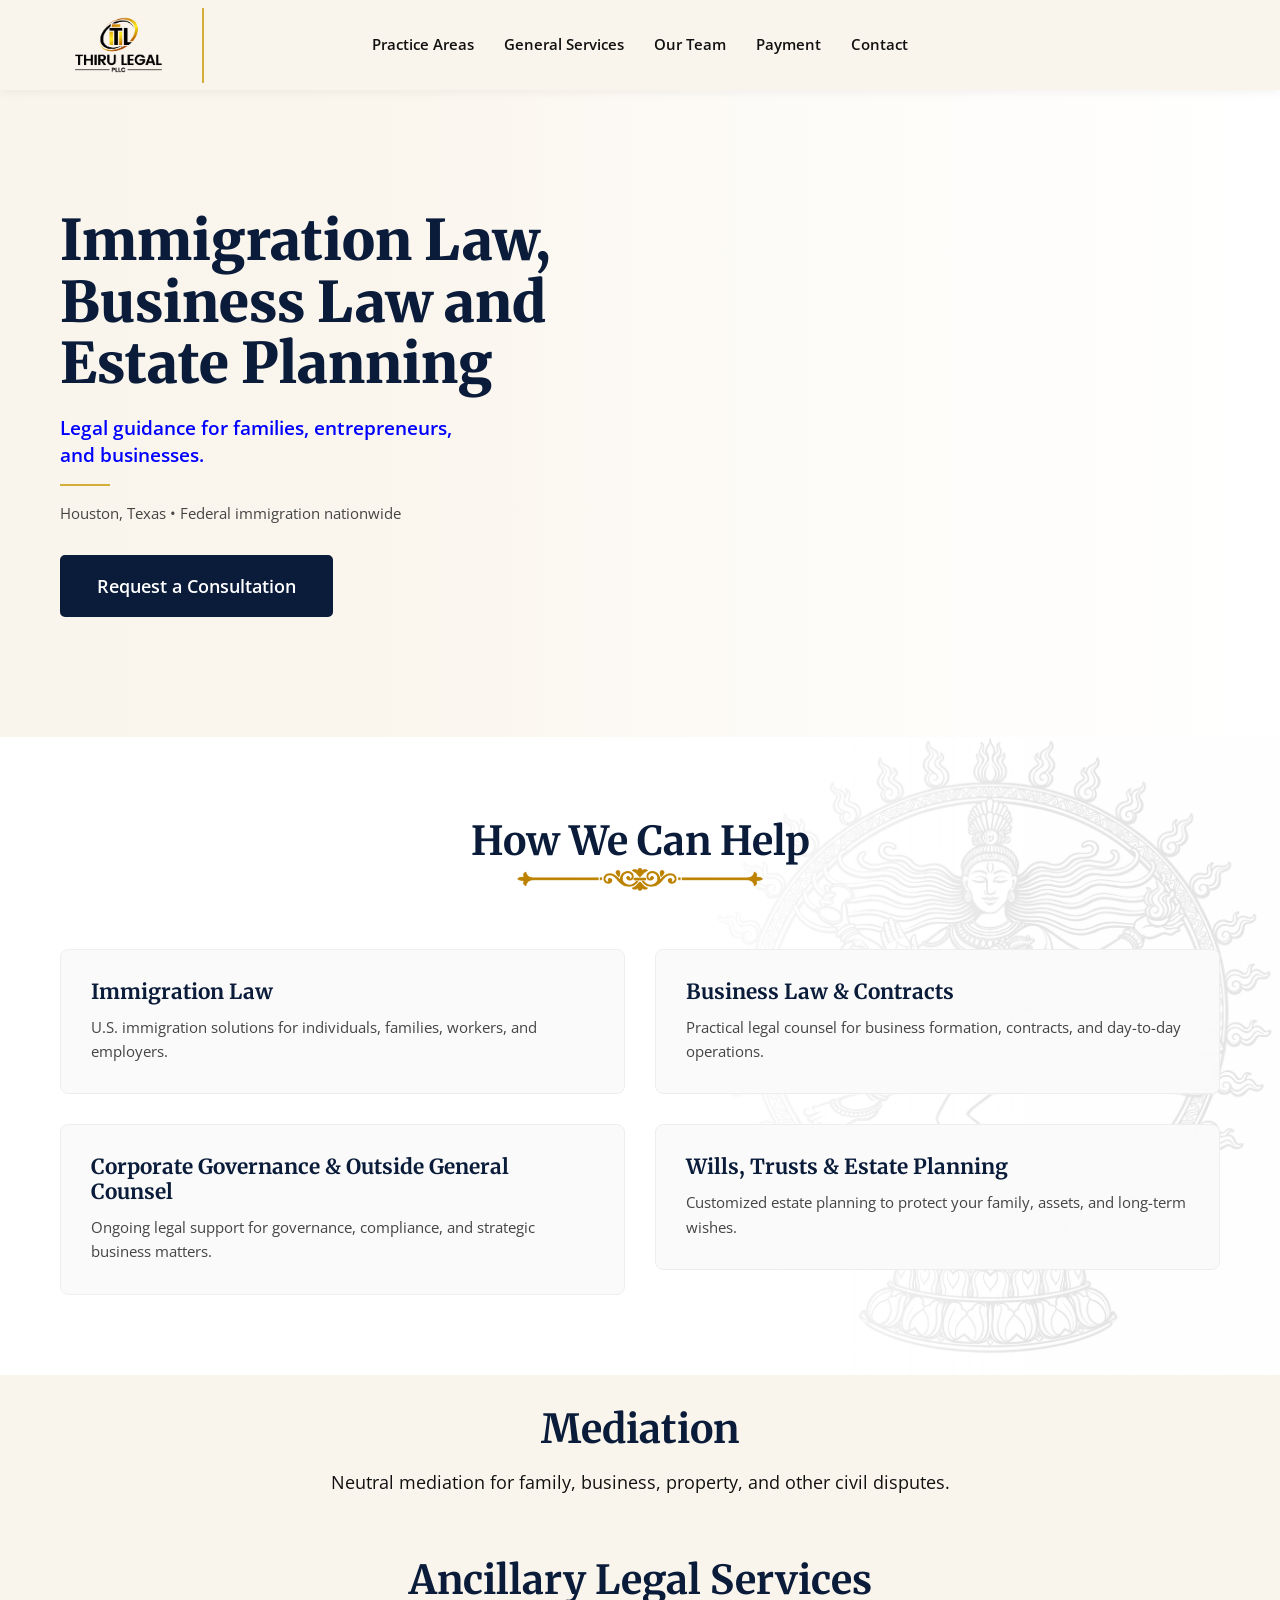
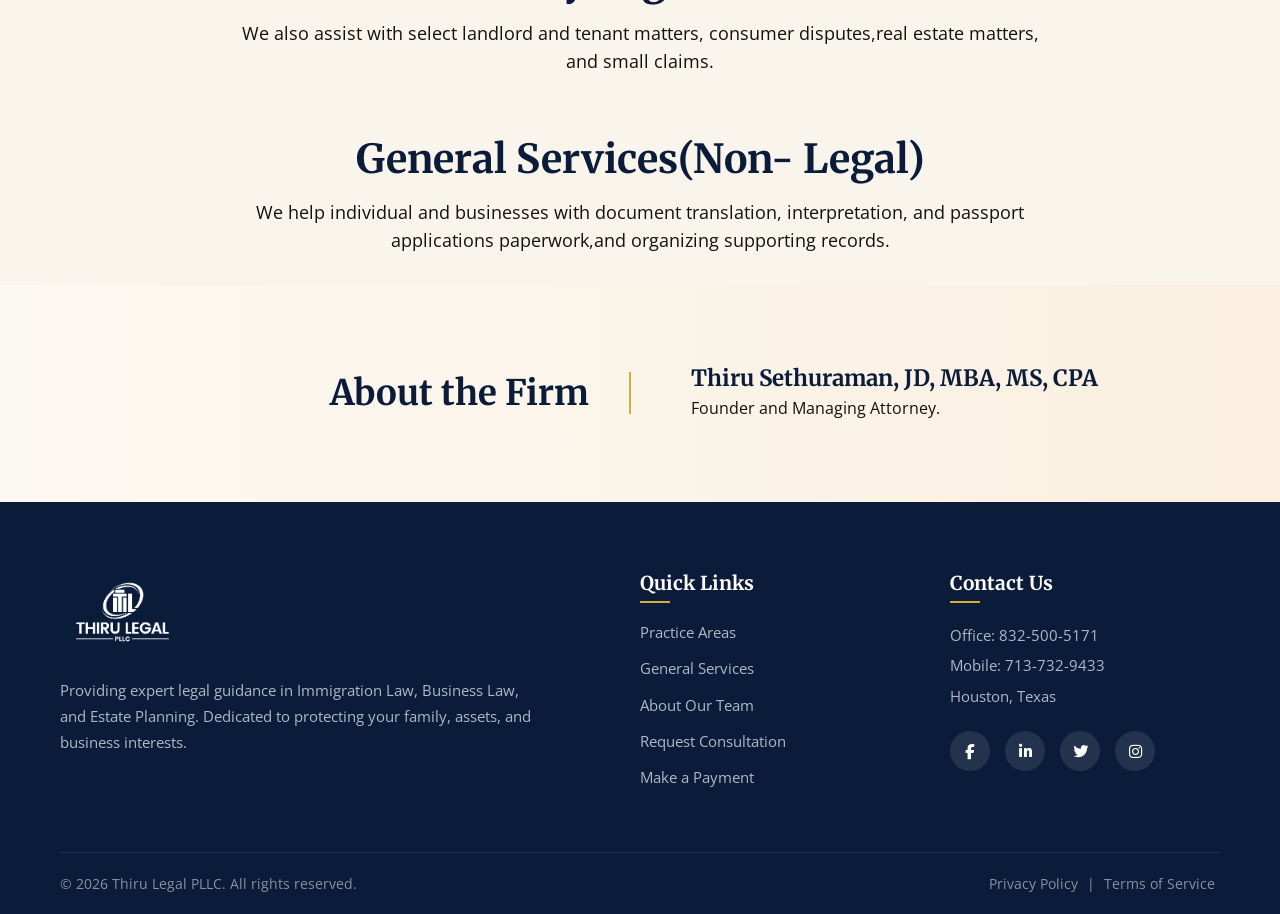
==== index.html @ 8e72c3c6 "latest" ====
<!DOCTYPE html>
<html lang="en">
<head>
    <meta charset="UTF-8">
    <meta name="viewport" content="width=device-width, initial-scale=1.0">
    <title>Thiru Legal PLLC</title>
        <link rel="stylesheet" href="https://cdnjs.cloudflare.com/ajax/libs/font-awesome/6.4.0/css/all.min.css">
    <link rel="preconnect" href="https://fonts.googleapis.com">
    <link rel="preconnect" href="https://fonts.gstatic.com" crossorigin>
    <link href="https://fonts.googleapis.com/css2?family=Merriweather:wght@400;700;900&family=Open+Sans:wght@400;600&display=swap" rel="stylesheet">
    <link rel="stylesheet" href="style.css">
</head>
<body>

    <!-- Header / Navigation -->
        <header>
        <div class="container nav-container">
            <!-- 1. Logo (Left) -->
            <a href="#" class="logo-link">
                <img src="logo.png" alt="Thiru Legal PLLC Logo" class="nav-logo">
            </a>

            <!-- 2. Nav Links (Center) -->
            <ul class="nav-links" id="navLinks">
                <li><a href="index.html#practice-areas">Practice Areas</a></li>
                <li><a href="general-services.html">General Services</a></li>
                <li><a href="team.html">Our Team</a></li>
                <li><a href="payment.html">Payment</a></li>
                <li><a href="contact.html">Contact</a></li>
            </ul>

            <!-- 3. Right Side Actions (Button + Mobile Menu) -->
            <div class="nav-actions">
                <!-- <a href="#contact" class="nav-cta-btn">Consultation</a> -->
                <button class="mobile-menu-btn" onclick="toggleMenu()">☰</button>
            </div>
        </div>
    </header>

    <!-- Hero Section -->
    <section class="hero">
        <div class="container hero-container">
            <div class="hero-content">
                <h1>Immigration Law,<br>Business Law and<br>Estate Planning</h1>
                <p class="hero-subtitle">Legal guidance for families, entrepreneurs,<br>and businesses.</p>
                <div class="hero-divider"></div>
                <p class="hero-location">Houston, Texas &bull; Federal immigration nationwide</p>
                <a href="#contact" class="cta-btn">Request a Consultation</a>
            </div>
        </div>
    </section>

    <!-- How We Can Help Section -->
    <section class="help-section" id="practice-areas">
        <div class="container">
            <h2 class="section-title">How We Can Help</h2>
            <img src="gold-divider.png" alt="decorative divider" class="section-divider-img">
            
                        <div class="help-grid">
                <!-- Immigration Card -->
                <a href="immigration.html" class="help-card-link">
                    <div class="help-card">
                        <h3>Immigration Law</h3>
                        <p>U.S. immigration solutions for individuals, families, workers, and employers.</p>
                    </div>
                </a>

                <!-- Business Law Card -->
                <a href="business-law.html" class="help-card-link">
                    <div class="help-card">
                        <h3>Business Law & Contracts</h3>
                        <p>Practical legal counsel for business formation, contracts, and day-to-day operations.</p>
                    </div>
                </a>

                <!-- Corporate Governance Card -->
                <a href="corporate-governance.html" class="help-card-link">
                    <div class="help-card">
                        <h3>Corporate Governance & Outside General Counsel</h3>
                        <p>Ongoing legal support for governance, compliance, and strategic business matters.</p>
                    </div>
                </a>

                <!-- Estate Planning Card -->
                <a href="estate-planning.html" class="help-card-link">
                    <div class="help-card">
                        <h3>Wills, Trusts & Estate Planning</h3>
                        <p>Customized estate planning to protect your family, assets, and long-term wishes.</p>
                    </div>
                </a>
            </div>
        </div>
    </section>

    <!-- General Services Section -->
    <section class="general-services" id="general-services">
        <div class="container">
            <h2 class="section-title">Mediation</h2>
            <div class="title-divider"></div>
            <p>Neutral mediation for family, business, property, and other civil disputes.</p>
        </div>
    </section>

    <section class="general-services" id="general-services">
         <div class="container">
            <h2 class="section-title">Ancillary Legal Services</h2>
            <div class="title-divider"></div>
            <p>We also assist with select landlord and tenant matters, consumer disputes,real estate matters, and small claims.</p>
        </div>
    </section>

    <section class="general-services" id="general-services">
        <div class="container">
            <h2 class="section-title">General Services(Non- Legal)</h2>
            <div class="title-divider"></div>
            <p>We help individual and businesses with document translation, interpretation, and passport applications paperwork,and organizing supporting records.</p>
        </div>
    </section>

    <!-- About the Firm Section -->
    <section class="about-firm" id="about">
        <div class="container about-container">
            <h2 class="about-title">About the Firm</h2>
            <div class="about-info">
                <h3>Thiru Sethuraman, JD, MBA, MS, CPA</h3>
                <p>Founder and Managing Attorney.</p>
            </div>
        </div>
    </section>

    <!-- Footer Section -->
     <footer id="contact">
        <div class="container">
            <div class="footer-grid">
                
                <!-- Column 1: Logo & About -->
                <div class="footer-col footer-about">
                    <a href="#" class="footer-logo-link">
                        <!-- Added CSS filter to make the black logo white for the dark footer -->
                        <img src="logo.png" alt="Thiru Legal Logo" class="footer-logo-img">
                    </a>
                    <p>Providing expert legal guidance in Immigration Law, Business Law, and Estate Planning. Dedicated to protecting your family, assets, and business interests.</p>
                </div>

                <!-- Column 2: Quick Links -->
                <div class="footer-col footer-links">
                    <h4>Quick Links</h4>
                    <ul>
                        <li><a href="#practice-areas">Practice Areas</a></li>
                        <li><a href="#general-services">General Services</a></li>
                        <li><a href="#about">About Our Team</a></li>
                        <li><a href="#contact">Request Consultation</a></li>
                        <li><a href="#payment">Make a Payment</a></li>
                    </ul>
                </div>

                <!-- Column 3: Contact & Social -->
                <div class="footer-col footer-contact-info">
                    <h4>Contact Us</h4>
                    <div class="footer-contact-row">
                        <span>Office: 832-500-5171</span><br>
                        <span>Mobile: 713-732-9433</span><br>
                        <span>Houston, Texas</span>
                    </div>
                    
                    <div class="footer-social">
                        <a href="#" aria-label="Facebook"><i class="fab fa-facebook-f"></i></a>
                        <a href="#" aria-label="LinkedIn"><i class="fab fa-linkedin-in"></i></a>
                        <a href="#" aria-label="Twitter"><i class="fab fa-twitter"></i></a>
                        <a href="#" aria-label="Instagram"><i class="fab fa-instagram"></i></a>
                    </div>
                </div>

            </div>

            <!-- Footer Bottom (Copyright) -->
            <div class="footer-bottom">
                <p>&copy; 2026 Thiru Legal PLLC. All rights reserved.</p>
                <p class="footer-legal-links">
                    <a href="#">Privacy Policy</a> | <a href="#">Terms of Service</a>
                </p>
            </div>
        </div>
    </footer>
    <!-- JavaScript for Mobile Menu Toggle -->
    <script>
        function toggleMenu() {
            const navLinks = document.getElementById('navLinks');
            navLinks.classList.toggle('active');
        }

        // Close mobile menu when a link is clicked
        document.querySelectorAll('.nav-links a').forEach(link => {
            link.addEventListener('click', () => {
                document.getElementById('navLinks').classList.remove('active');
            });
        });
    </script>
</body>
</html>
---- style.css ----
/* --- GLOBAL STYLES & VARIABLES --- */
        :root {
            --primary-dark: #0A1C3A; /* Navy Blue */
            --primary-light: #FAF5EC; /* Cream/Off-white */
            --accent-gold: #D4AF37;
            --text-dark: #111;
            --text-gray: #444;
            --white: #ffffff;
            --font-heading: 'Merriweather', serif;
            --font-body: 'Open Sans', sans-serif;
        }

        * {
            margin: 0;
            padding: 0;
            box-sizing: border-box;
        }

        body {
            font-family: var(--font-body);
            color: var(--text-dark);
            line-height: 1.6;
            background-color: var(--white);
            overflow-x: hidden;
        }

        h1, h2, h3, h4 {
            font-family: var(--font-heading);
            color: var(--primary-dark);
            line-height: 1.2;
        }

        a {
            text-decoration: none;
            color: inherit;
            transition: all 0.3s ease;
        }

        .container {
            max-width: 1200px;
            margin: 0 auto;
            padding: 0 20px;
        }

          /* --- NAVIGATION --- */
        header {
            background-color: var(--primary-light);
            padding: 5px 0;
            position: sticky;
            top: 0;
            z-index: 1000;
            box-shadow: 0 2px 10px rgba(0,0,0,0.05);
        }

        .nav-container {
            display: flex;
            justify-content: space-between; /* Pushes Logo left, Actions right */
            align-items: center;
            position: relative;
            min-height: 80px;
        }

        /* 1. Logo (Left) */
        .logo-link {
            display: flex;
            align-items: center;
            /* z-index: 10; */
            flex: 1; /* Ensures logo container takes up space on the left */
        }

        .nav-logo {
            height: 75px; 
            width: auto;
            object-fit: contain;
            border-right: 2px solid var(--accent-gold); 
            padding-right: 25px; 
        }

        /* 2. Nav Links (Center) */
        .nav-links {
            display: flex;
            gap: 30px;
            list-style: none;
            
            /* Keeps menu perfectly centered */
            position: absolute;
            left: 50%;
            transform: translateX(-50%);
            margin: 0;
            padding: 0;
        }

        .nav-links li a {
            font-size: 0.95rem;
            font-weight: 600;
            color: var(--text-dark);
            transition: color 0.3s ease;
        }

        .nav-links li a:hover {
            color: var(--accent-gold);
        }

        /* 3. Right Side Actions */
        .nav-actions {
            display: flex;
            align-items: center;
            gap: 15px;
            z-index: 10;
            flex: 1; /* Ensures actions container takes up space on the right */
            justify-content: flex-end; /* Aligns items to the right */
        }

        /* The new Consultation Button */
        .nav-cta-btn {
            background-color: var(--primary-dark);
            color: var(--white);
            padding: 10px 20px;
            border-radius: 5px;
            font-size: 0.9rem;
            font-weight: 600;
            border: 2px solid var(--primary-dark);
            transition: all 0.3s ease;
            white-space: nowrap; /* Prevents text from wrapping */
        }

        .nav-cta-btn:hover {
            background-color: transparent;
            color: var(--primary-dark);
        }

        .mobile-menu-btn {
            display: none;
            font-size: 1.5rem;
            cursor: pointer;
            background: none;
            border: none;
            color: var(--primary-dark);
        }

        /* --- RESPONSIVE UPDATES --- */
        /* Hide the centered links and show mobile menu earlier to prevent crowding */
        @media (max-width: 1100px) {
            .nav-links {
                display: none;
                flex-direction: column;
                position: absolute;
                top: 100%;
                left: 0;
                transform: none;
                width: 100%;
                background-color: var(--primary-light);
                padding: 20px 0;
                box-shadow: 0 5px 10px rgba(0,0,0,0.1);
                text-align: center;
                gap: 15px;
            }

            .nav-links.active {
                display: flex;
            }

            .mobile-menu-btn {
                display: block;
            }
            
            .nav-actions {
                flex: none; /* Remove flex sizing on mobile */
            }
        }

        @media (max-width: 576px) {
            /* On very small phones, hide the nav button text or make it smaller */
            .nav-logo {
                height: 50px; 
                border-right: none; 
                padding-right: 0;
            }
            
            .nav-cta-btn {
                padding: 8px 12px;
                font-size: 0.8rem;
            }
        }
 /* --- HERO SECTION (UPDATED FOR FULL BACKGROUND) --- */
        .hero {
            position: relative;
            padding: 120px 0; /* Adjust padding as needed */
            min-height: 600px;
            /* display: flex;
            align-items: center; */
            
            /* The Background Image */
            /* REPLACE THIS URL WITH YOUR ACTUAL IMAGE PATH */
           background-image: url('https://images.unsplash.com/photo-1497366216548-37526070297c?ixlib=rb-4.0.3&auto=format&fit=crop&w=1920&q=80');background-image: url('https://images.unsplash.com/photo-1556761175-5973dc0f32e7?ixlib=rb-4.0.3&auto=format&fit=crop&w=1920&q=80');background-image: url('https://images.unsplash.com/photo-1589829085413-56de8ae18c73?ixlib=rb-4.0.3&auto=format&fit=crop&w=1920&q=80');background-image: url('https://images.unsplash.com/photo-1600880292203-757bb62b4baf?ixlib=rb-4.0.3&auto=format&fit=crop&w=1920&q=80'); 
            background-size: cover;
            background-position: center;
            background-repeat: no-repeat;
        }

        /* The Cream Gradient Overlay */
        /* This creates the solid cream color on the left that fades out to reveal the image on the right */
        .hero::before {
            content: '';
            position: absolute;
            top: 0;
            left: 0;
            width: 100%;
            height: 100%;
            background: linear-gradient(to right, 
                rgba(250, 245, 236, 1) 0%,    /* Solid cream on the far left */
                rgba(250, 245, 236, 0.95) 30%, /* Cream fading slightly */
                rgba(250, 245, 236, 0.4) 60%,  /* Becoming transparent */
                rgba(250, 245, 236, 0) 100%    /* Fully transparent on the right */
            );
            z-index: 1;
        }

        .hero-container {
            display: flex;
            position: relative;
            z-index: 2; /* Keeps text above the overlay and image */
        }

        .hero-content {
            flex: 1;
            max-width: 650px; /* Prevents text from covering the faces in the image */
        }

        .hero-content h1 {
            font-size: 3.5rem;
            margin-bottom: 20px;
            font-weight: 900;
            line-height: 1.1;
        }

        .hero-subtitle {
            color: #0000FF;
            font-size: 1.2rem;
            font-weight: 600;
            margin-bottom: 15px;
            line-height: 1.4;
        }

        .hero-divider {
            width: 50px;
            height: 2px;
            background-color: var(--accent-gold);
            margin-bottom: 15px;
        }

        .hero-location {
            font-size: 0.95rem;
            margin-bottom: 30px;
            color: var(--text-gray);
        }

        .cta-btn {
            display: inline-block;
            background-color: var(--primary-dark);
            color: var(--white);
            padding: 15px 35px;
            border-radius: 5px;
            font-weight: 600;
            font-size: 1.1rem;
            border: 2px solid var(--primary-dark);
            transition: all 0.3s ease;
        }

        .cta-btn:hover {
            background-color: transparent;
            color: var(--primary-dark);
        }

        /* --- RESPONSIVE UPDATES FOR HERO --- */
        @media (max-width: 992px) {
            .hero-content h1 { font-size: 2.8rem; }
            .hero-content { max-width: 80%; }
            
            /* Adjust gradient for tablets */
            .hero::before {
                background: linear-gradient(to right, 
                    rgba(250, 245, 236, 1) 0%,    
                    rgba(250, 245, 236, 0.9) 50%, 
                    rgba(250, 245, 236, 0.5) 100%
                );
            }
        }

        @media (max-width: 768px) {
            .hero {
                padding: 80px 0;
                min-height: auto;
            }

            /* On mobile, make the overlay darker vertically so text is readable */
            .hero::before {
                background: rgba(250, 245, 236, 0.85); /* Solid overlay for mobile */
            }

            .hero-container {
                justify-content: center;
                text-align: center;
            }

            .hero-content {
                max-width: 100%;
            }

            .hero-content h1 { font-size: 2.2rem; }
            .hero-divider { margin: 15px auto; }
        }

        /* --- HOW WE CAN HELP SECTION --- */
        .help-section {
            padding: 80px 0;
            background-color: var(--white); 
            text-align: center;
            position: relative; 
            overflow: hidden; 
        }

        /* This creates the image on the RIGHT and fades it to the LEFT */
        .help-section::before {
            content: '';
            position: absolute;
            top: 0;
            right: 0; /* Changed from left: 0 to right: 0 */
            width: 50%; /* Adjust this if you want it wider/narrower */
            height: 100%;
            background-image: url('nataraja.png');
            background-size: contain;
            background-position: right center; /* Aligns image to the right */
            background-repeat: no-repeat;
            
            opacity: 0.1; /* 60% visibility */
            
            /* Reversed the gradient mask: solid on the right, fading to transparent on the left */
            -webkit-mask-image: linear-gradient(to left, black 40%, transparent 100%);
            mask-image: linear-gradient(to left, black 40%, transparent 100%);
            
            z-index: 0;
        }

        /* Ensure the text and cards stay above the background image */
        .help-section .container {
            position: relative;
            z-index: 1; 
        }

        .section-title {
            font-size: 2.5rem;
            margin-bottom: 15px;
            color: var(--primary-dark);
        }

        .section-divider-img {
            display: block;
            width: 300px; 
            height: auto;
            margin: 0 auto 50px auto; 
        }

        .help-grid {
            display: grid;
            grid-template-columns: repeat(2, 1fr);
            gap: 30px;
            text-align: left;
        }

        .help-card {
            /* Added a slight solid white background to the cards so text pops over the image */
            background-color: rgba(250, 250, 250, 0.95); 
            padding: 30px;
            border: 1px solid #eee;
            border-radius: 8px;
            transition: transform 0.3s ease, box-shadow 0.3s ease;
            backdrop-filter: blur(2px); /* Optional: blurs the image slightly behind the cards */
        }

        .help-card:hover {
            transform: translateY(-5px);
            box-shadow: 0 10px 20px rgba(0,0,0,0.05);
        }

        .help-card h3 {
            font-size: 1.3rem;
            margin-bottom: 10px;
            color: var(--primary-dark);
        }

        .help-card p {
            font-size: 0.95rem;
            color: var(--text-gray);
        }

        /* --- RESPONSIVE DESIGN FOR HELP SECTION --- */
        @media (max-width: 768px) {
            .help-grid {
                grid-template-columns: 1fr;
            }

            /* On mobile, the left-side image will interfere with text. 
               We move it to the background center and lower opacity */
            .help-section::before {
                width: 100%;
                background-position: center center;
                opacity: 0.1; /* Very light on mobile */
                -webkit-mask-image: none; /* Remove the fade on mobile */
                mask-image: none;
            }
            
            .help-card {
                background-color: var(--white); /* Solid white on mobile */
            }
        }

        /* --- GENERAL SERVICES --- */
        .general-services {
            background-color: var(--primary-light);
            padding: 30px 0;
            text-align: center;
        }

        .general-services p {
            max-width: 800px;
            margin: 0 auto;
            font-size: 1.1rem;
            color: var(--text-dark);
        }

        /* --- ABOUT THE FIRM --- */
        .about-firm {
            padding: 80px 0;
            background: linear-gradient(to right, #fcf9f2, #faefe0);
        }

        .about-container {
            display: flex;
            align-items: center;
            justify-content: center;
            gap: 40px;
            text-align: left;
        }

        .about-title {
            font-size: 2.2rem;
            flex: 1;
            text-align: right;
            border-right: 2px solid var(--accent-gold);
            padding-right: 40px;
        }

        .about-info {
            flex: 1;
            padding-left: 20px;
        }

        .about-info h3 {
            font-size: 1.4rem;
            margin-bottom: 5px;
        }

        .about-info p {
            font-size: 1rem;
            color: var(--text-dark);
        }

        /* --- FOOTER --- */
                /* --- FOOTER STYLES --- */
        footer {
            background-color: var(--primary-dark);
            color: var(--white);
            padding: 70px 0 20px 0;
            font-size: 0.95rem;
        }

        .footer-grid {
            display: grid;
            grid-template-columns: 2fr 1fr 1fr; /* About gets more space */
            gap: 40px;
            margin-bottom: 50px;
        }

        /* Column 1: About */
        .footer-logo-link {
            display: inline-block;
            margin-bottom: 20px;
        }

        .footer-logo-img {
            height: 80px; /* Adjust as needed */
            width: auto;
            object-fit: contain;
            
            /* INVERTS THE BLACK LOGO TO WHITE FOR DARK BACKGROUND */
            /* Remove this line if you have a white version of your logo */
            filter: brightness(0) invert(1); 
        }

        .footer-about p {
            color: #b0b8c4; /* Light gray for readability */
            line-height: 1.7;
            max-width: 90%;
        }

        /* Column Headings */
        .footer-col h4 {
            color: var(--white);
            font-size: 1.2rem;
            margin-bottom: 25px;
            font-family: var(--font-heading);
            position: relative;
        }

        /* Gold underline for headings */
        .footer-col h4::after {
            content: '';
            position: absolute;
            left: 0;
            bottom: -8px;
            width: 30px;
            height: 2px;
            background-color: var(--accent-gold);
        }

        /* Quick Links */
        .footer-links ul {
            list-style: none;
            padding: 0;
            margin: 0;
        }

        .footer-links ul li {
            margin-bottom: 12px;
        }

        .footer-links ul li a {
            color: #b0b8c4;
            transition: color 0.3s ease;
        }

        .footer-links ul li a:hover {
            color: var(--accent-gold);
            padding-left: 5px; /* Slight movement on hover */
        }

        /* Contact Info */
        .footer-contact-row {
            color: #b0b8c4;
            line-height: 2;
            margin-bottom: 20px;
        }

        /* Social Media Icons */
        .footer-social {
            display: flex;
            gap: 15px;
        }

        .footer-social a {
            display: flex;
            justify-content: center;
            align-items: center;
            width: 40px;
            height: 40px;
            background-color: rgba(255, 255, 255, 0.1);
            color: var(--white);
            border-radius: 50%;
            transition: all 0.3s ease;
        }

        .footer-social a:hover {
            background-color: var(--accent-gold);
            color: var(--primary-dark);
            transform: translateY(-3px);
        }

        /* Footer Bottom Bar */
        .footer-bottom {
            border-top: 1px solid rgba(255, 255, 255, 0.1);
            padding-top: 20px;
            display: flex;
            justify-content: space-between;
            align-items: center;
            color: #8892a0;
            font-size: 0.85rem;
            flex-wrap: wrap;
            gap: 15px;
        }

        .footer-legal-links a {
            color: #8892a0;
            margin: 0 5px;
        }

        .footer-legal-links a:hover {
            color: var(--accent-gold);
        }

        /* --- FOOTER RESPONSIVE DESIGN --- */
        @media (max-width: 992px) {
            .footer-grid {
                grid-template-columns: 1fr 1fr; /* 2 columns on tablet */
            }
            .footer-about {
                grid-column: 1 / -1; /* About spans full width */
            }
            .footer-about p {
                max-width: 100%;
            }
        }

        @media (max-width: 768px) {
            .footer-grid {
                grid-template-columns: 1fr; /* Stack everything on mobile */
                text-align: center;
                gap: 30px;
            }

            .footer-col h4::after {
                left: 50%;
                transform: translateX(-50%); /* Center the gold underline */
            }

            .footer-social {
                justify-content: center; /* Center social icons */
            }

            .footer-bottom {
                flex-direction: column;
                text-align: center;
            }
        }

        /* --- RESPONSIVE DESIGN --- */
        @media (max-width: 992px) {
            .hero-content h1 { font-size: 2.8rem; }
            .about-container { flex-direction: column; text-align: center; gap: 20px; }
            .about-title { text-align: center; border-right: none; border-bottom: 2px solid var(--accent-gold); padding-right: 0; padding-bottom: 15px; }
            .about-info { padding-left: 0; }
        }

        @media (max-width: 768px) {
            .nav-links {
                display: none;
                flex-direction: column;
                position: absolute;
                top: 100%;
                left: 0;
                width: 100%;
                background-color: var(--primary-light);
                padding: 20px 0;
                box-shadow: 0 5px 10px rgba(0,0,0,0.1);
                text-align: center;
            }

            .nav-links.active {
                display: flex;
            }

            .nav-links li { margin: 10px 0; }

            .mobile-menu-btn { display: block; }

            .logo { border-right: none; padding-right: 0; }

            .hero-container {
                flex-direction: column;
                text-align: center;
            }

            .hero-content h1 { font-size: 2.2rem; }
            
            .hero-divider { margin: 15px auto; }
            
            .hero-image {
                width: 100%;
                min-height: 300px;
            }

            .help-grid {
                grid-template-columns: 1fr;
            }

            .footer-contact {
                flex-direction: column;
                gap: 10px;
            }

            .footer-contact .divider { display: none; }
        }

        /* Section Titles (How We Can Help, General Services) */
        .section-divider-img {
            display: block;
            width: 250px; /* Slightly wider for the center of the page */
            height: auto;
            margin: 0 auto 50px auto; /* Centers it and adds space below */
            margin-top: -25px;
        }


                /* --- RESPONSIVE TYPOGRAPHY FOR MOBILE --- */
        @media (max-width: 768px) {
            /* Scale down the main Hero Heading */
            .hero-content h1 {
                font-size: 2.2rem; /* Reduced from 3.5rem */
            }

            /* Scale down Section Headings (How We Can Help, General Services) */
            .section-title {
                font-size: 2rem; /* Reduced from 2.5rem */
            }

            /* Scale down the About the Firm heading */
            .about-title {
                font-size: 1.8rem; /* Reduced from 2.2rem */
                text-align: center; /* Good to center on mobile */
            }

            /* Scale down Card Headings */
            .help-card h3 {
                font-size: 1.2rem;
            }
            
            /* Ensure the subtitle doesn't look too big either */
            .hero-subtitle {
                font-size: 1rem; 
            }
        }

        /* Extra Small Devices (Phones) */
        @media (max-width: 480px) {
            .hero-content h1 {
                font-size: 1.8rem; /* Even smaller for narrow phones */
            }

            .section-title {
                font-size: 1.6rem;
            }
        }

/* new pages */

/* --- NEW INNER PAGE STYLES --- */

/* Inner Page Hero */
.inner-hero {
    background-color: var(--primary-light);
    background-image: linear-gradient(to right, rgba(250, 245, 236, 1) 0%, rgba(250, 245, 236, 0.8) 50%, rgba(250, 245, 236, 0) 100%), url('https://images.unsplash.com/photo-1497366216548-37526070297c?ixlib=rb-4.0.3&auto=format&fit=crop&w=1920&q=80');
    background-size: cover;
    background-position: center right;
    padding: 80px 0;
    min-height: 350px;
    display: flex;
    align-items: center;
}

.inner-hero h1 {
    font-size: 3rem;
    margin-bottom: 15px;
    font-weight: 900;
}

.inner-hero .subtitle {
    color: #0000FF;
    font-size: 1.2rem;
    font-weight: 600;
    margin-bottom: 25px;
    max-width: 600px;
}

/* Content Sections */
        /* --- SERVICE PAGE BACKGROUND IMAGE --- */

        .page-content {
            position: relative;
            padding: 80px 0;
            background-color: var(--white);
            overflow: hidden; /* Prevents image from spilling out */
        }

        /* This creates the image on the RIGHT and fades it to the LEFT */
        .page-content::before {
            content: '';
            position: absolute;
            top: 0;
            right: 0; 
            width: 50%; 
            height: 100%;
            background-image: url('nataraja.png');
            background-size: contain;
            background-position: right center; 
            background-repeat: no-repeat;
            
            opacity: 0.2; /* Adjust to 0.2 or 0.3 if you want it more visible */
            
            /* Fades out to the left */
            -webkit-mask-image: linear-gradient(to left, black 40%, transparent 100%);
            mask-image: linear-gradient(to left, black 40%, transparent 100%);
            
            z-index: 0;
        }

        /* Ensure the text and cards stay above the background image */
        .page-content .container {
            position: relative;
            z-index: 1; 
        }

.content-intro {
    max-width: 1200px;
    margin: 0 auto 60px auto;
    font-size: 1.2rem;
    line-height: 1.8;
    color: var(--text-dark);
    text-align: center;
}

/* Accordion / Service List */
/* --- TWO-COLUMN SERVICE LIST --- */

/* 1. Turn the list into a 2-column grid */
.service-list {
    display: grid;
    grid-template-columns: repeat(2, 1fr); /* 2 columns of equal width */
    gap: 20px; /* Space between the items */
    max-width: 1200px; /* Optional: limits width on very large screens */
    margin: 0 auto;
    align-items: start; /* Prevents items from stretching to match heights */
}

/* 2. Style the individual items to look like the cards in your document */
.service-item {
    background-color: #FAFAFA;
    border: 1px solid #eee;
    border-radius: 8px;
    overflow: hidden;
    transition: all 0.3s ease;
}

/* 3. Adjust the header to fit the new layout */
.service-header {
    padding: 20px 25px;
    background-color: var(--white);
    cursor: pointer;
    display: flex;
    justify-content: space-between;
    align-items: center;
    transition: background-color 0.3s ease;
}

/* 4. Adjust the body for the grid layout */
.service-body {
    padding: 0 25px;
    max-height: 0;
    overflow: hidden;
    transition: max-height 0.4s ease-out, padding 0.4s ease;
    background-color: #FAFAFA;

}

/* 5. When active, expand the body */
.service-item.active .service-body {
    padding: 25px;
    max-height: 1500px; /* Increased to fit longer content like the Business/Employment list */
}

/* --- RESPONSIVE: 1 COLUMN ON MOBILE --- */
@media (max-width: 900px) {
    .service-list {
        grid-template-columns: 1fr; /* Switch to 1 column on tablets/phones */
    }
}


/* Mobile Adjustments */
@media (max-width: 768px) {
    .inner-hero { padding: 60px 0; text-align: center; }
    .inner-hero h1 { font-size: 2.2rem; }
    .inner-hero .subtitle { margin: 0 auto 20px auto; }
    .service-header { padding: 20px; }
    .service-header h3 { font-size: 1.1rem; }
    .service-item.active .service-body { padding: 20px; }
}

.inner-hero-container{
    padding: 0 30px;
}
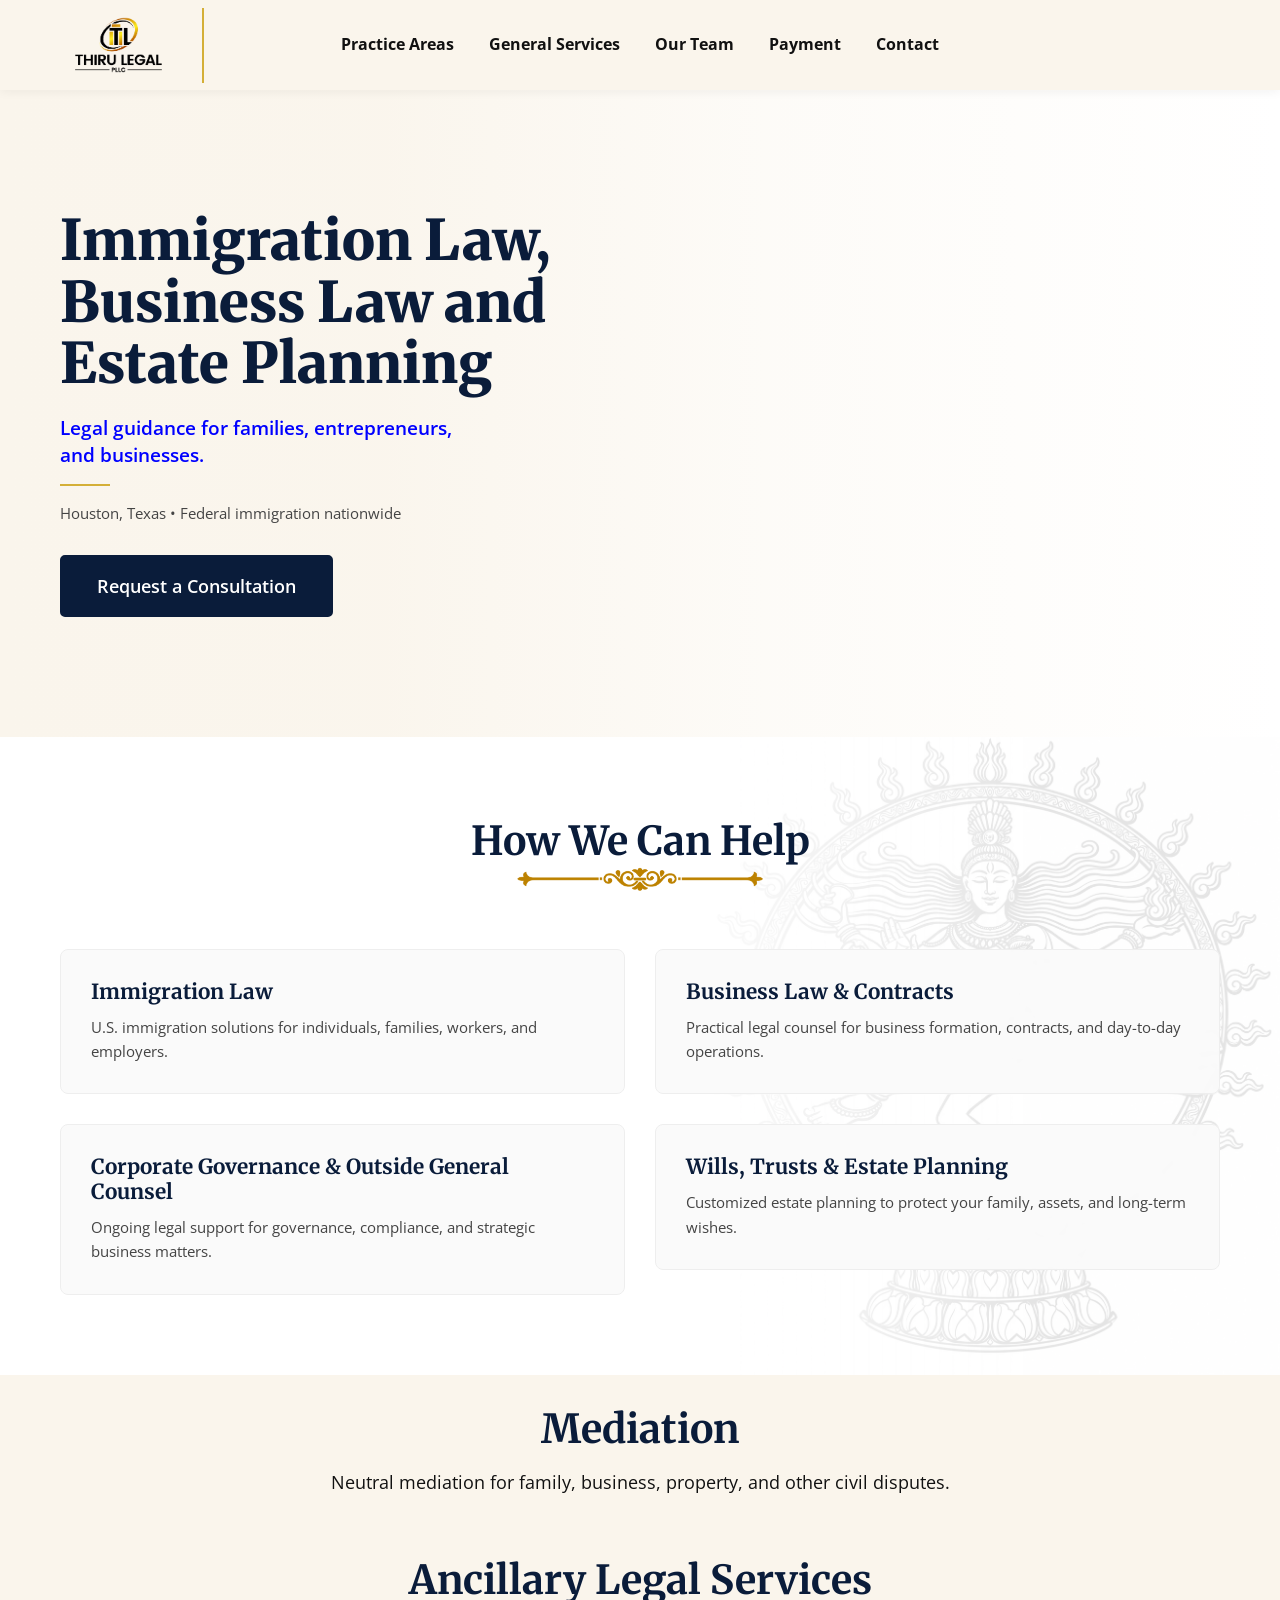
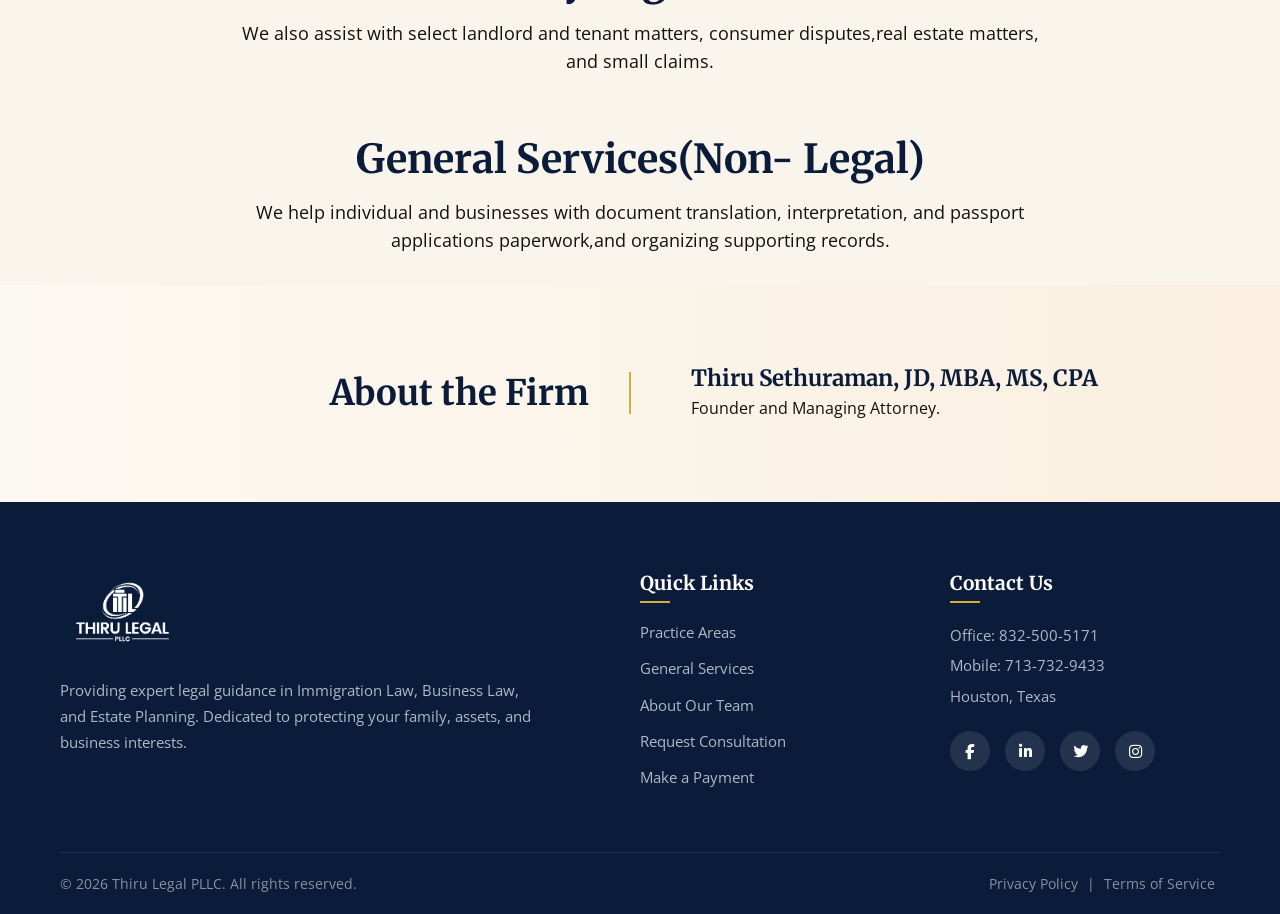
==== commit 61e1ce28: "updated work" ====
--- a/index.html
+++ b/index.html
@@ -12,7 +12,7 @@
 </head>
 <body>
 
-    <!-- Header / Navigation -->
+    <!-- Header -->
         <header>
         <div class="container nav-container">
             <!-- 1. Logo (Left) -->
@@ -118,15 +118,15 @@
     </section>
 
     <!-- About the Firm Section -->
-    <section class="about-firm" id="about">
-        <div class="container about-container">
-            <h2 class="about-title">About the Firm</h2>
-            <div class="about-info">
-                <h3>Thiru Sethuraman, JD, MBA, MS, CPA</h3>
-                <p>Founder and Managing Attorney.</p>
-            </div>
-        </div>
-    </section>
+ <section class="about-firm" id="about">
+    <a href="about.html" class="about-container container" aria-label="Learn more about the firm">
+        <h2 class="about-title">About the Firm</h2>
+        <div class="about-info">
+            <h3>Thiru Sethuraman, JD, MBA, MS, CPA</h3>
+            <p>Founder and Managing Attorney.</p>
+        </div>
+    </a>
+</section>  
 
     <!-- Footer Section -->
      <footer id="contact">
--- a/style.css
+++ b/style.css
@@ -80,7 +80,7 @@
         /* 2. Nav Links (Center) */
         .nav-links {
             display: flex;
-            gap: 30px;
+            gap: 35px;
             list-style: none;
             
             /* Keeps menu perfectly centered */
@@ -92,8 +92,8 @@
         }
 
         .nav-links li a {
-            font-size: 0.95rem;
-            font-weight: 600;
+            font-size: 16px;
+            font-weight: 700;
             color: var(--text-dark);
             transition: color 0.3s ease;
         }
@@ -775,40 +775,48 @@
 /* Content Sections */
         /* --- SERVICE PAGE BACKGROUND IMAGE --- */
 
-        .page-content {
+.page-content {
             position: relative;
             padding: 80px 0;
             background-color: var(--white);
-            overflow: hidden; /* Prevents image from spilling out */
-        }
-
-        /* This creates the image on the RIGHT and fades it to the LEFT */
+            overflow: hidden;
+        }
+
         .page-content::before {
             content: '';
             position: absolute;
-            top: 0;
-            right: 0; 
-            width: 50%; 
-            height: 100%;
-            background-image: url('nataraja.png');
+            top: 80px;
+            right: 0;
+            width: 50%;
+            height: 600px;
             background-size: contain;
-            background-position: right center; 
+            background-position: right top;
             background-repeat: no-repeat;
-            
-            opacity: 0.2; /* Adjust to 0.2 or 0.3 if you want it more visible */
-            
-            /* Fades out to the left */
+            opacity: 0.3;
             -webkit-mask-image: linear-gradient(to left, black 40%, transparent 100%);
             mask-image: linear-gradient(to left, black 40%, transparent 100%);
-            
             z-index: 0;
-        }
+            pointer-events: none;
+        }
+
+        /* Per-page images — only the URL changes */
+        .page-content--immigration::before { background-image: url('temp1_darker.jpeg'); }
+        .page-content--business::before    { background-image: url('temp2_darker.jpeg'); }
+        .page-content--estate::before      { background-image: url('temp3_darker.jpeg'); }
+        .page-content--family::before      { background-image: url('temp4_darker.jpeg'); }
+
+        .page-content--general::before      { background-image: url('krish1_darker.jpeg'); }
+        .page-content--about::before      { background-image: url('krish2_darker.jpeg'); }
+        
+
 
         /* Ensure the text and cards stay above the background image */
         .page-content .container {
             position: relative;
             z-index: 1; 
         }
+
+
 
 .content-intro {
     max-width: 1200px;
@@ -820,28 +828,31 @@
 }
 
 /* Accordion / Service List */
-/* --- TWO-COLUMN SERVICE LIST --- */
-
-/* 1. Turn the list into a 2-column grid */
+/* --- TWO-COLUMN SERVICE LIST (COLUMN LAYOUT) --- */
 .service-list {
-    display: grid;
-    grid-template-columns: repeat(2, 1fr); /* 2 columns of equal width */
-    gap: 20px; /* Space between the items */
-    max-width: 1200px; /* Optional: limits width on very large screens */
+    column-count: 2;
+    column-gap: 20px;
+    max-width: 1200px;
     margin: 0 auto;
-    align-items: start; /* Prevents items from stretching to match heights */
-}
-
-/* 2. Style the individual items to look like the cards in your document */
+}
+
 .service-item {
+    break-inside: avoid;
+    display: inline-block;
+    width: 100%;
+    margin-bottom: 20px;
     background-color: #FAFAFA;
     border: 1px solid #eee;
     border-radius: 8px;
     overflow: hidden;
-    transition: all 0.3s ease;
-}
-
-/* 3. Adjust the header to fit the new layout */
+    transition: box-shadow 0.3s ease, border-color 0.3s ease;
+}
+
+.service-item.active {
+    box-shadow: 0 8px 24px rgba(10, 28, 58, 0.12);
+    border-color: var(--accent-gold);
+}
+
 .service-header {
     padding: 20px 25px;
     background-color: var(--white);
@@ -852,26 +863,30 @@
     transition: background-color 0.3s ease;
 }
 
-/* 4. Adjust the body for the grid layout */
+.service-header i {
+    transition: transform 0.3s ease;
+}
+
+.service-item.active .service-header i {
+    transform: rotate(180deg);
+}
+
 .service-body {
     padding: 0 25px;
     max-height: 0;
     overflow: hidden;
     transition: max-height 0.4s ease-out, padding 0.4s ease;
     background-color: #FAFAFA;
-
-}
-
-/* 5. When active, expand the body */
+}
+
 .service-item.active .service-body {
     padding: 25px;
-    max-height: 1500px; /* Increased to fit longer content like the Business/Employment list */
-}
-
-/* --- RESPONSIVE: 1 COLUMN ON MOBILE --- */
+    max-height: 2000px;
+}
+
 @media (max-width: 900px) {
     .service-list {
-        grid-template-columns: 1fr; /* Switch to 1 column on tablets/phones */
+        column-count: 1;
     }
 }
 
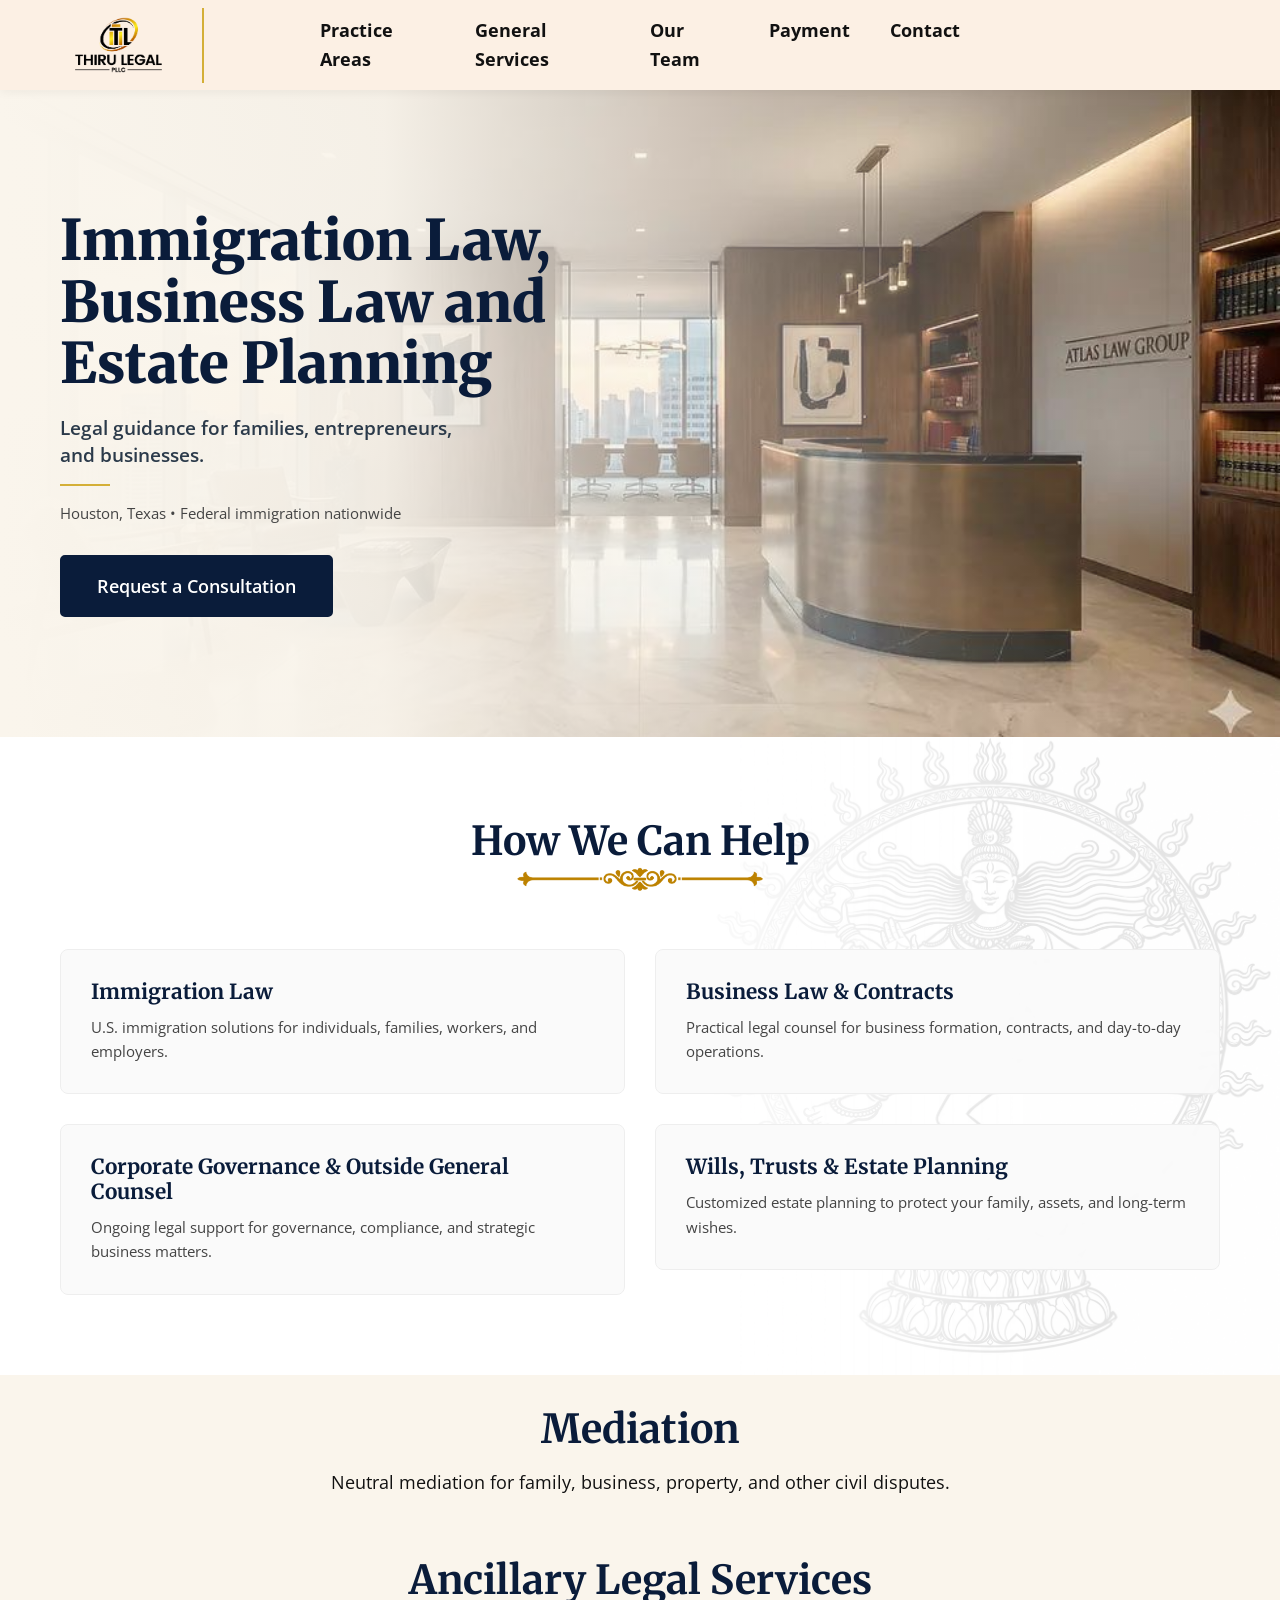
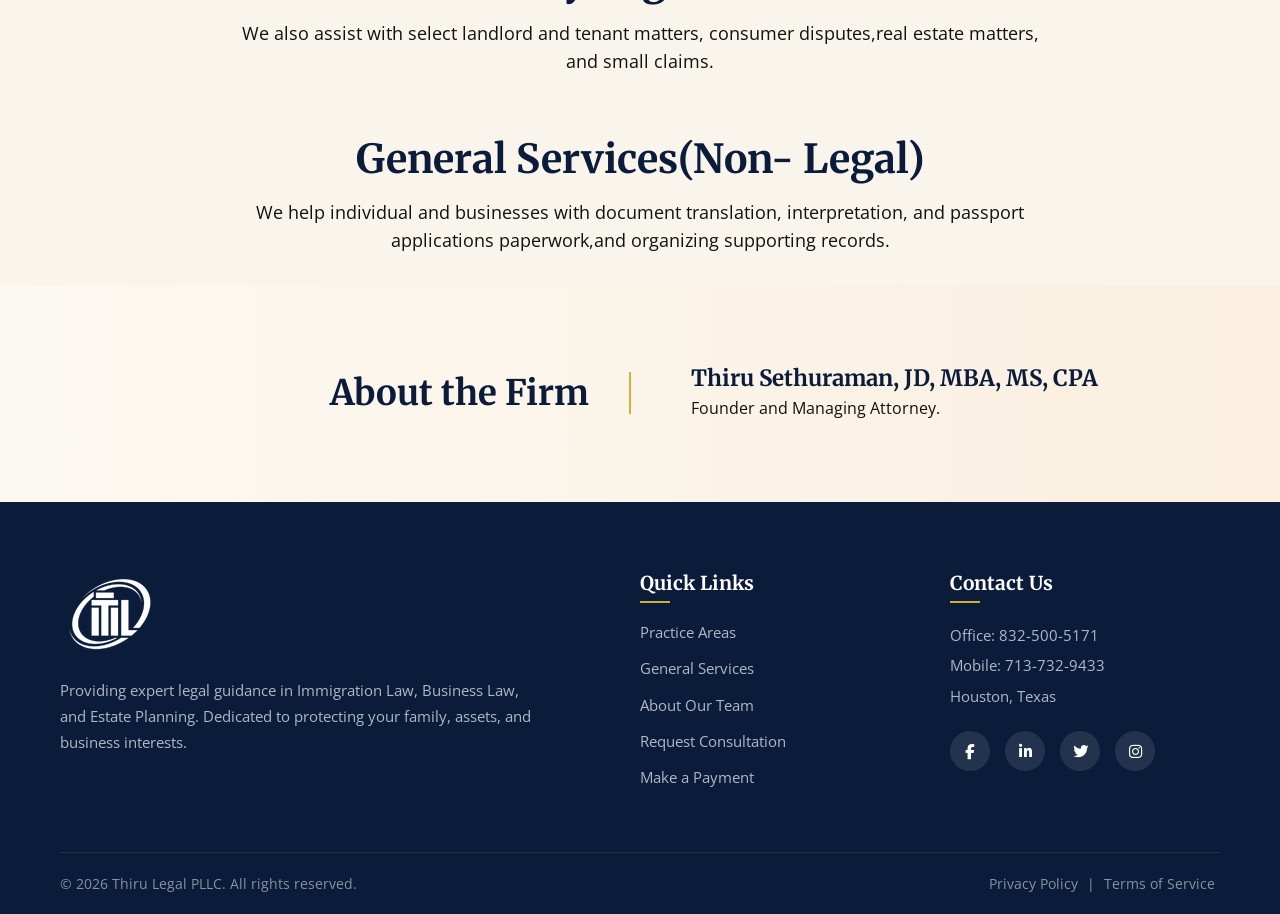
==== commit 1594b010: "latest" ====
--- a/index.html
+++ b/index.html
@@ -137,7 +137,7 @@
                 <div class="footer-col footer-about">
                     <a href="#" class="footer-logo-link">
                         <!-- Added CSS filter to make the black logo white for the dark footer -->
-                        <img src="logo.png" alt="Thiru Legal Logo" class="footer-logo-img">
+                        <img src="logosmall.png" alt="Thiru Legal Logo" class="footer-logo-img">
                     </a>
                     <p>Providing expert legal guidance in Immigration Law, Business Law, and Estate Planning. Dedicated to protecting your family, assets, and business interests.</p>
                 </div>
@@ -164,10 +164,10 @@
                     </div>
                     
                     <div class="footer-social">
-                        <a href="#" aria-label="Facebook"><i class="fab fa-facebook-f"></i></a>
-                        <a href="#" aria-label="LinkedIn"><i class="fab fa-linkedin-in"></i></a>
+                        <a href="https://www.facebook.com/61580748410083/" aria-label="Facebook"><i class="fab fa-facebook-f"></i></a>
+                        <a href="https://www.linkedin.com/company/thiru-legal/" aria-label="LinkedIn"><i class="fab fa-linkedin-in"></i></a>
                         <a href="#" aria-label="Twitter"><i class="fab fa-twitter"></i></a>
-                        <a href="#" aria-label="Instagram"><i class="fab fa-instagram"></i></a>
+                        <a href="https://www.instagram.com/thirulegal?dmpr=aTg2dDdycHlybzVy" aria-label="Instagram"><i class="fab fa-instagram"></i></a>
                     </div>
                 </div>
 
--- a/style.css
+++ b/style.css
@@ -45,7 +45,8 @@
 
           /* --- NAVIGATION --- */
         header {
-            background-color: var(--primary-light);
+            /* background-color: var(--primary-light); */
+            background-color: #FCF0E4;
             padding: 5px 0;
             position: sticky;
             top: 0;
@@ -57,7 +58,7 @@
             display: flex;
             justify-content: space-between; /* Pushes Logo left, Actions right */
             align-items: center;
-            position: relative;
+            /* position: relative; */
             min-height: 80px;
         }
 
@@ -80,7 +81,7 @@
         /* 2. Nav Links (Center) */
         .nav-links {
             display: flex;
-            gap: 35px;
+            gap: 40px;
             list-style: none;
             
             /* Keeps menu perfectly centered */
@@ -92,7 +93,7 @@
         }
 
         .nav-links li a {
-            font-size: 16px;
+            font-size: 18px;
             font-weight: 700;
             color: var(--text-dark);
             transition: color 0.3s ease;
@@ -193,7 +194,7 @@
             
             /* The Background Image */
             /* REPLACE THIS URL WITH YOUR ACTUAL IMAGE PATH */
-           background-image: url('https://images.unsplash.com/photo-1497366216548-37526070297c?ixlib=rb-4.0.3&auto=format&fit=crop&w=1920&q=80');background-image: url('https://images.unsplash.com/photo-1556761175-5973dc0f32e7?ixlib=rb-4.0.3&auto=format&fit=crop&w=1920&q=80');background-image: url('https://images.unsplash.com/photo-1589829085413-56de8ae18c73?ixlib=rb-4.0.3&auto=format&fit=crop&w=1920&q=80');background-image: url('https://images.unsplash.com/photo-1600880292203-757bb62b4baf?ixlib=rb-4.0.3&auto=format&fit=crop&w=1920&q=80'); 
+           background-image: url('home.jpg');
             background-size: cover;
             background-position: center;
             background-repeat: no-repeat;
@@ -236,7 +237,7 @@
         }
 
         .hero-subtitle {
-            color: #0000FF;
+            color: #2B3A4A;
             font-size: 1.2rem;
             font-weight: 600;
             margin-bottom: 15px;
@@ -749,7 +750,7 @@
 /* Inner Page Hero */
 .inner-hero {
     background-color: var(--primary-light);
-    background-image: linear-gradient(to right, rgba(250, 245, 236, 1) 0%, rgba(250, 245, 236, 0.8) 50%, rgba(250, 245, 236, 0) 100%), url('https://images.unsplash.com/photo-1497366216548-37526070297c?ixlib=rb-4.0.3&auto=format&fit=crop&w=1920&q=80');
+    background-image: linear-gradient(to right, rgba(250, 245, 236, 1) 0%, rgba(250, 245, 236, 0.8) 50%, rgba(250, 245, 236, 0) 100%);
     background-size: cover;
     background-position: center right;
     padding: 80px 0;
@@ -765,7 +766,7 @@
 }
 
 .inner-hero .subtitle {
-    color: #0000FF;
+    color: #2B3A4A;
     font-size: 1.2rem;
     font-weight: 600;
     margin-bottom: 25px;
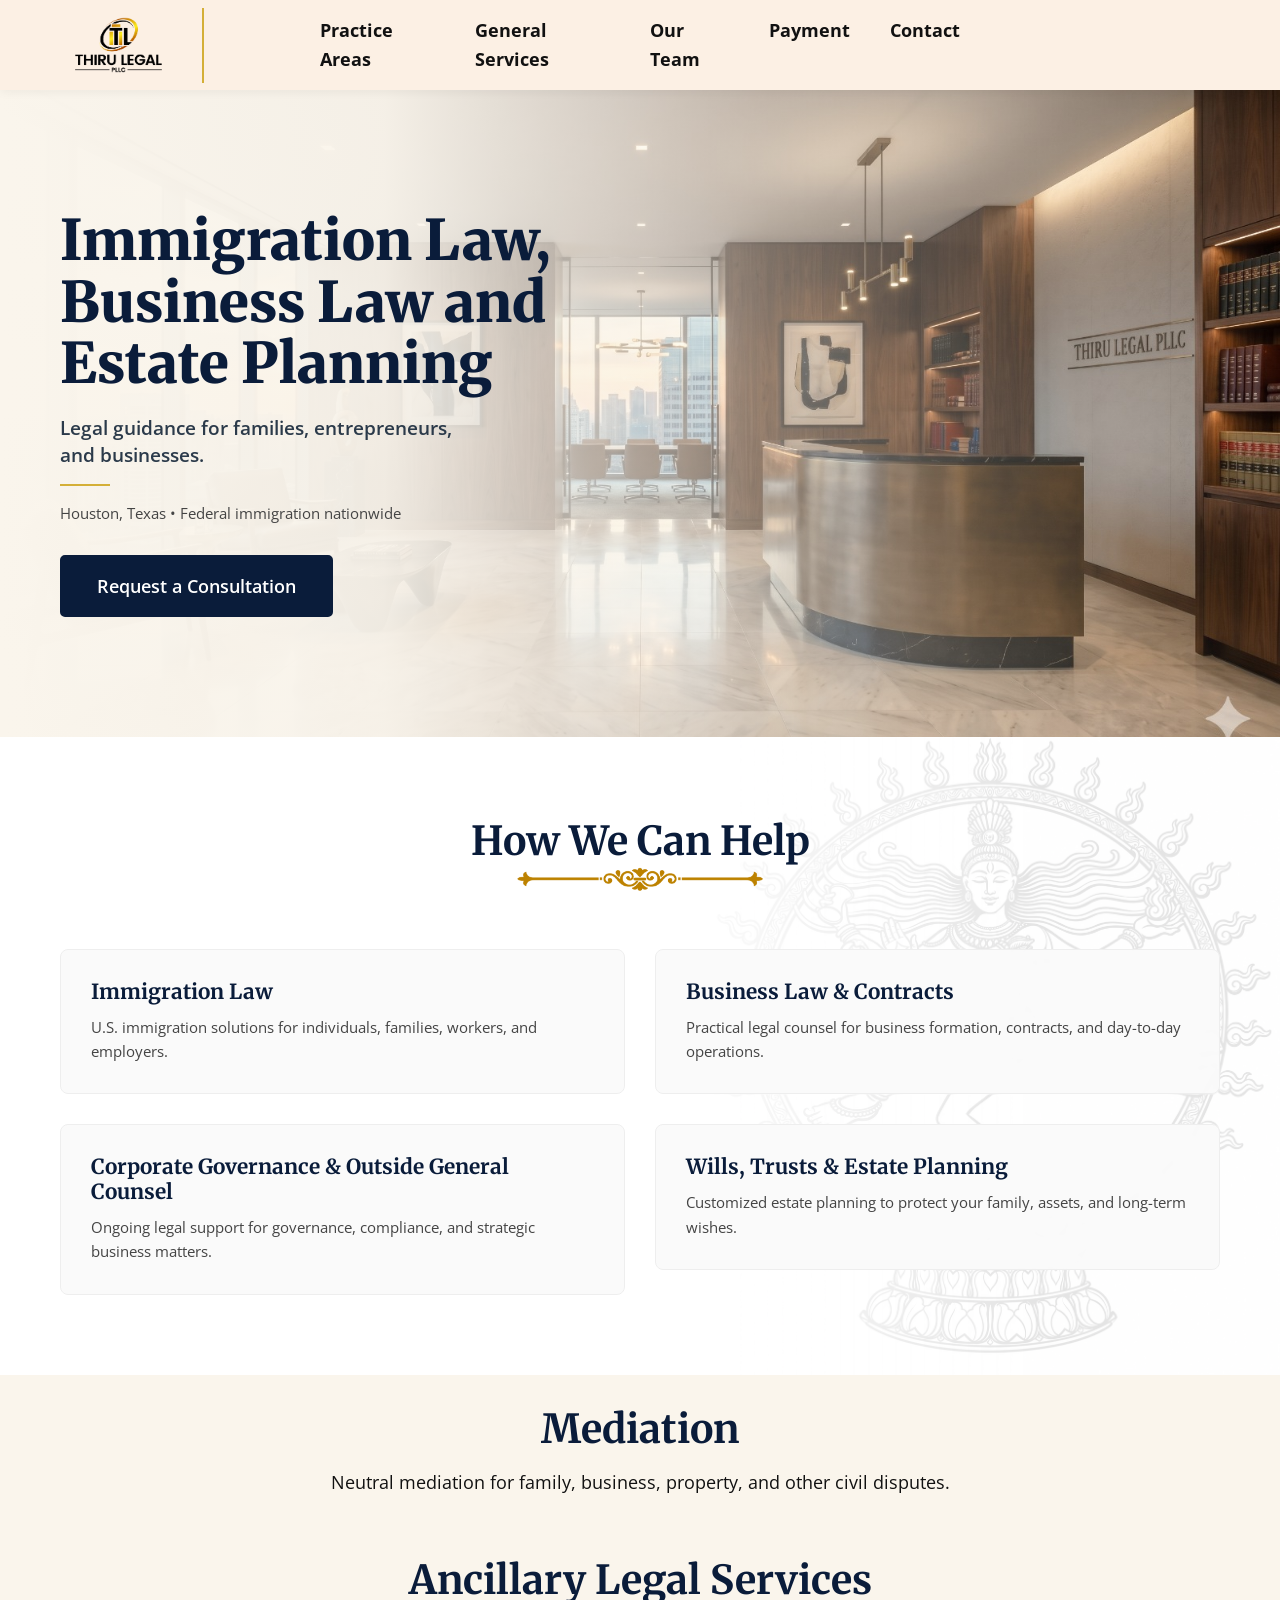
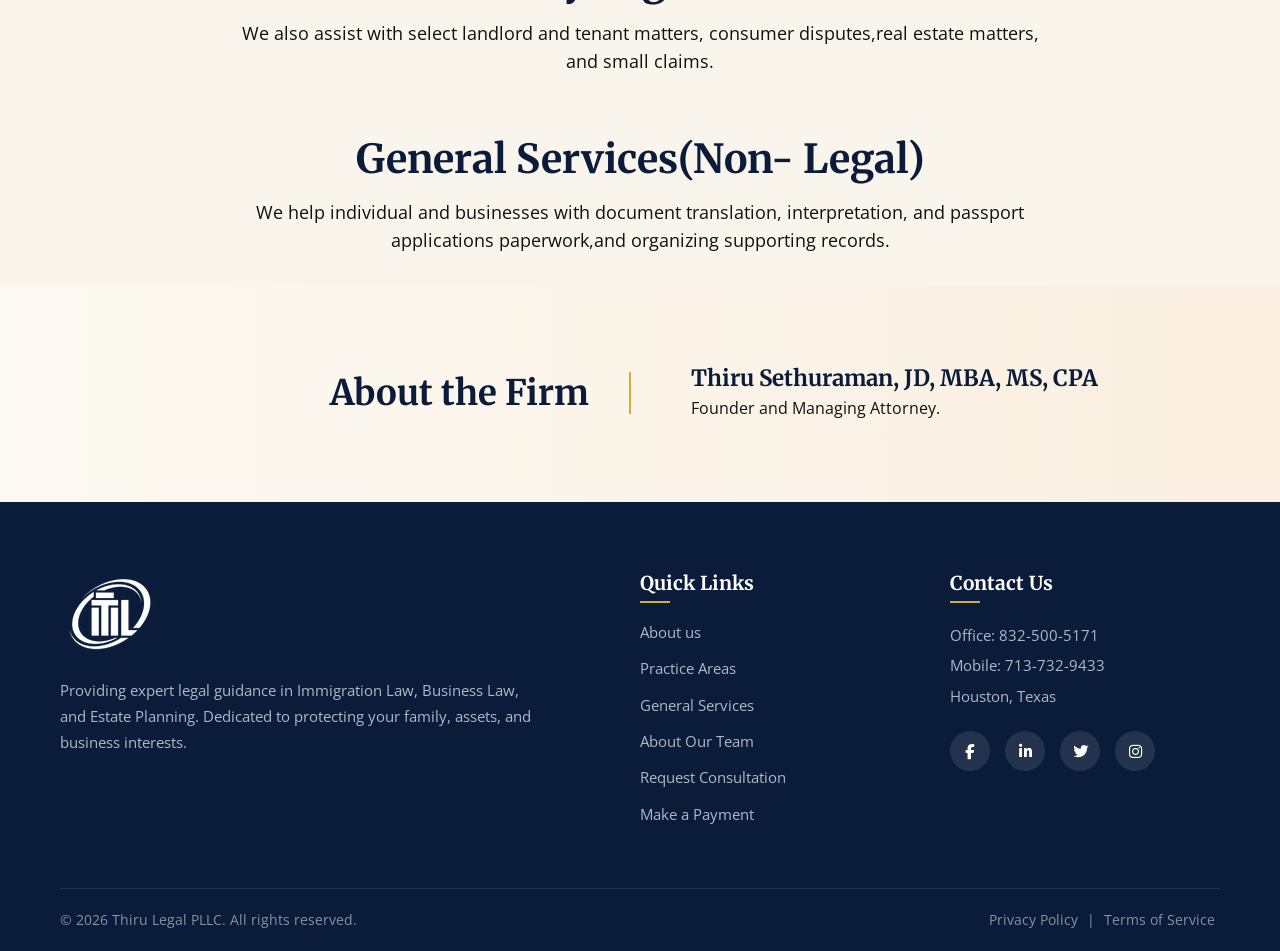
==== commit 7409f2e7: "updated code" ====
--- a/index.html
+++ b/index.html
@@ -45,7 +45,7 @@
                 <p class="hero-subtitle">Legal guidance for families, entrepreneurs,<br>and businesses.</p>
                 <div class="hero-divider"></div>
                 <p class="hero-location">Houston, Texas &bull; Federal immigration nationwide</p>
-                <a href="#contact" class="cta-btn">Request a Consultation</a>
+                <a href="contact.html" class="cta-btn">Request a Consultation</a>
             </div>
         </div>
     </section>
@@ -146,11 +146,12 @@
                 <div class="footer-col footer-links">
                     <h4>Quick Links</h4>
                     <ul>
+                        <li><a href="about.html">About us</a></li>
                         <li><a href="#practice-areas">Practice Areas</a></li>
-                        <li><a href="#general-services">General Services</a></li>
-                        <li><a href="#about">About Our Team</a></li>
-                        <li><a href="#contact">Request Consultation</a></li>
-                        <li><a href="#payment">Make a Payment</a></li>
+                        <li><a href="general-services.html">General Services</a></li>
+                        <li><a href="team.html">About Our Team</a></li>
+                        <li><a href="contact.html">Request Consultation</a></li>
+                        <li><a href="payment.html">Make a Payment</a></li>
                     </ul>
                 </div>
 
@@ -164,10 +165,10 @@
                     </div>
                     
                     <div class="footer-social">
-                        <a href="https://www.facebook.com/61580748410083/" aria-label="Facebook"><i class="fab fa-facebook-f"></i></a>
-                        <a href="https://www.linkedin.com/company/thiru-legal/" aria-label="LinkedIn"><i class="fab fa-linkedin-in"></i></a>
-                        <a href="#" aria-label="Twitter"><i class="fab fa-twitter"></i></a>
-                        <a href="https://www.instagram.com/thirulegal?dmpr=aTg2dDdycHlybzVy" aria-label="Instagram"><i class="fab fa-instagram"></i></a>
+                        <a href="https://www.facebook.com/61580748410083/" aria-label="Facebook" target="_blank"><i class="fab fa-facebook-f"></i></a>
+                        <a href="https://www.linkedin.com/company/thiru-legal/" aria-label="LinkedIn" target="_blank"><i class="fab fa-linkedin-in"></i></a>
+                        <a href="#" aria-label="Twitter" target="_blank"><i class="fab fa-twitter"></i></a>
+                        <a href="https://www.instagram.com/thirulegal?dmpr=aTg2dDdycHlybzVy" aria-label="Instagram" target="_blank"><i class="fab fa-instagram"></i></a>
                     </div>
                 </div>
 
--- a/style.css
+++ b/style.css
@@ -194,7 +194,7 @@
             
             /* The Background Image */
             /* REPLACE THIS URL WITH YOUR ACTUAL IMAGE PATH */
-           background-image: url('home.jpg');
+           background-image: url('home.jpeg');
             background-size: cover;
             background-position: center;
             background-repeat: no-repeat;
@@ -788,8 +788,8 @@
             position: absolute;
             top: 80px;
             right: 0;
-            width: 50%;
-            height: 600px;
+            width: 60%;
+            height: 700px;
             background-size: contain;
             background-position: right top;
             background-repeat: no-repeat;
@@ -801,13 +801,13 @@
         }
 
         /* Per-page images — only the URL changes */
-        .page-content--immigration::before { background-image: url('temp1_darker.jpeg'); }
-        .page-content--business::before    { background-image: url('temp2_darker.jpeg'); }
-        .page-content--estate::before      { background-image: url('temp3_darker.jpeg'); }
-        .page-content--family::before      { background-image: url('temp4_darker.jpeg'); }
-
-        .page-content--general::before      { background-image: url('krish1_darker.jpeg'); }
-        .page-content--about::before      { background-image: url('krish2_darker.jpeg'); }
+        .page-content--immigration::before { background-image: url('temp1_darker.png'); }
+        .page-content--business::before    { background-image: url('temp2_darker.png'); }
+        .page-content--estate::before      { background-image: url('temp3_darker.png'); }
+        .page-content--family::before      { background-image: url('temp4_darker.png'); }
+        .page-content--general::before      { background-image: url('temp5_darker.png'); }
+        .page-content--about::before      { background-image: url('temp6_darker.png'); }
+         .page-content--team::before      { background-image: url('temp7_darker.png'); }
         
 
 
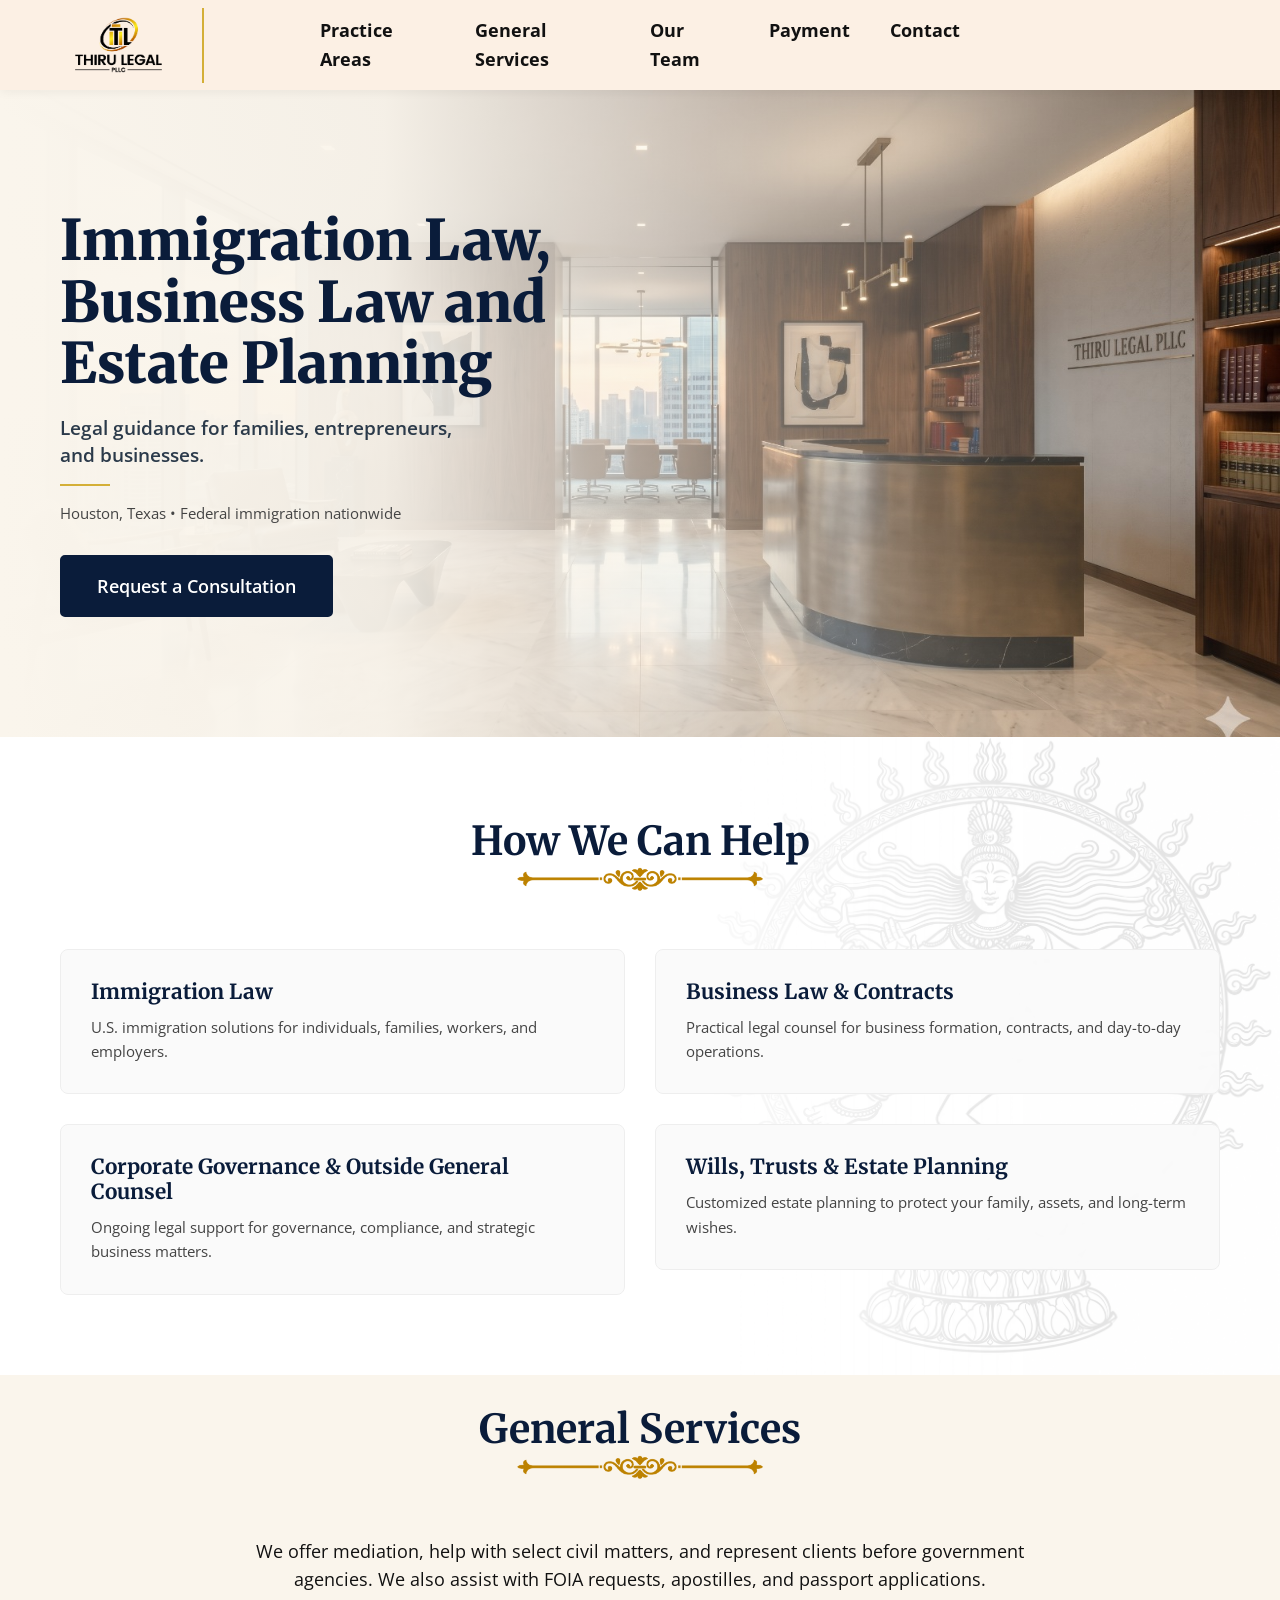
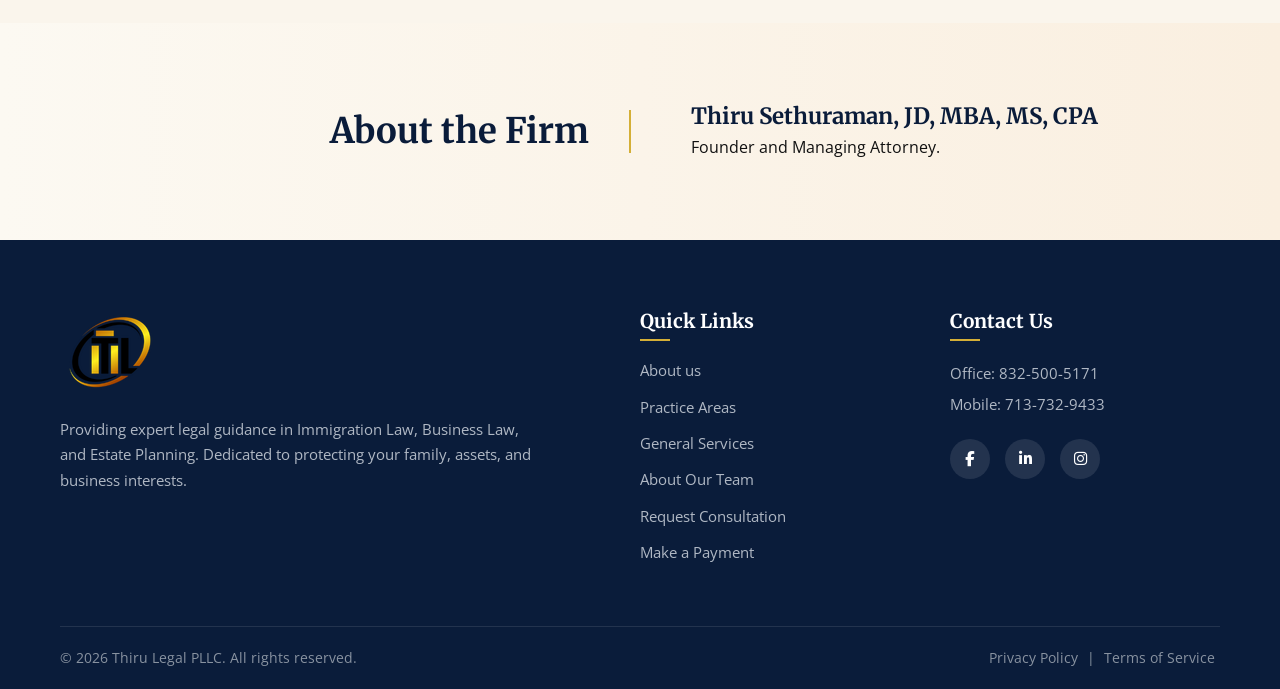
==== commit 32d3f316: "correction given by client" ====
--- a/index.html
+++ b/index.html
@@ -93,7 +93,7 @@
     </section>
 
     <!-- General Services Section -->
-    <section class="general-services" id="general-services">
+    <!-- <section class="general-services" id="general-services">
         <div class="container">
             <h2 class="section-title">Mediation</h2>
             <div class="title-divider"></div>
@@ -107,13 +107,14 @@
             <div class="title-divider"></div>
             <p>We also assist with select landlord and tenant matters, consumer disputes,real estate matters, and small claims.</p>
         </div>
-    </section>
+    </section> -->
 
     <section class="general-services" id="general-services">
         <div class="container">
-            <h2 class="section-title">General Services(Non- Legal)</h2>
+            <h2 class="section-title">General Services</h2>
+            <img src="gold-divider.png" alt="decorative divider" class="section-divider-img">
             <div class="title-divider"></div>
-            <p>We help individual and businesses with document translation, interpretation, and passport applications paperwork,and organizing supporting records.</p>
+            <p>We offer mediation, help with select civil matters, and represent clients before government agencies. We also assist with FOIA requests, apostilles, and passport applications.</p>
         </div>
     </section>
 
@@ -147,7 +148,7 @@
                     <h4>Quick Links</h4>
                     <ul>
                         <li><a href="about.html">About us</a></li>
-                        <li><a href="#practice-areas">Practice Areas</a></li>
+                        <li><a href="index.html#practice-areas">Practice Areas</a></li>
                         <li><a href="general-services.html">General Services</a></li>
                         <li><a href="team.html">About Our Team</a></li>
                         <li><a href="contact.html">Request Consultation</a></li>
@@ -161,13 +162,13 @@
                     <div class="footer-contact-row">
                         <span>Office: 832-500-5171</span><br>
                         <span>Mobile: 713-732-9433</span><br>
-                        <span>Houston, Texas</span>
+                        <!-- <span>Houston, Texas</span> -->
                     </div>
                     
                     <div class="footer-social">
                         <a href="https://www.facebook.com/61580748410083/" aria-label="Facebook" target="_blank"><i class="fab fa-facebook-f"></i></a>
                         <a href="https://www.linkedin.com/company/thiru-legal/" aria-label="LinkedIn" target="_blank"><i class="fab fa-linkedin-in"></i></a>
-                        <a href="#" aria-label="Twitter" target="_blank"><i class="fab fa-twitter"></i></a>
+                        <!-- <a href="#" aria-label="Twitter" target="_blank"><i class="fab fa-twitter"></i></a> -->
                         <a href="https://www.instagram.com/thirulegal?dmpr=aTg2dDdycHlybzVy" aria-label="Instagram" target="_blank"><i class="fab fa-instagram"></i></a>
                     </div>
                 </div>
--- a/style.css
+++ b/style.css
@@ -103,7 +103,7 @@
             color: var(--accent-gold);
         }
 
-        /* 3. Right Side Actions */
+        /* 3. Right Side Actions btn */
         .nav-actions {
             display: flex;
             align-items: center;
@@ -497,7 +497,7 @@
             
             /* INVERTS THE BLACK LOGO TO WHITE FOR DARK BACKGROUND */
             /* Remove this line if you have a white version of your logo */
-            filter: brightness(0) invert(1); 
+            /* filter: brightness(0) invert(1);  */
         }
 
         .footer-about p {
@@ -807,7 +807,9 @@
         .page-content--family::before      { background-image: url('temp4_darker.png'); }
         .page-content--general::before      { background-image: url('temp5_darker.png'); }
         .page-content--about::before      { background-image: url('temp6_darker.png'); }
-         .page-content--team::before      { background-image: url('temp7_darker.png'); }
+        .page-content--team::before      { background-image: url('temp7_darker.png'); }
+        .page-content--payment::before      { background-image: url('temp8_darker.png'); }  
+        
         
 
 
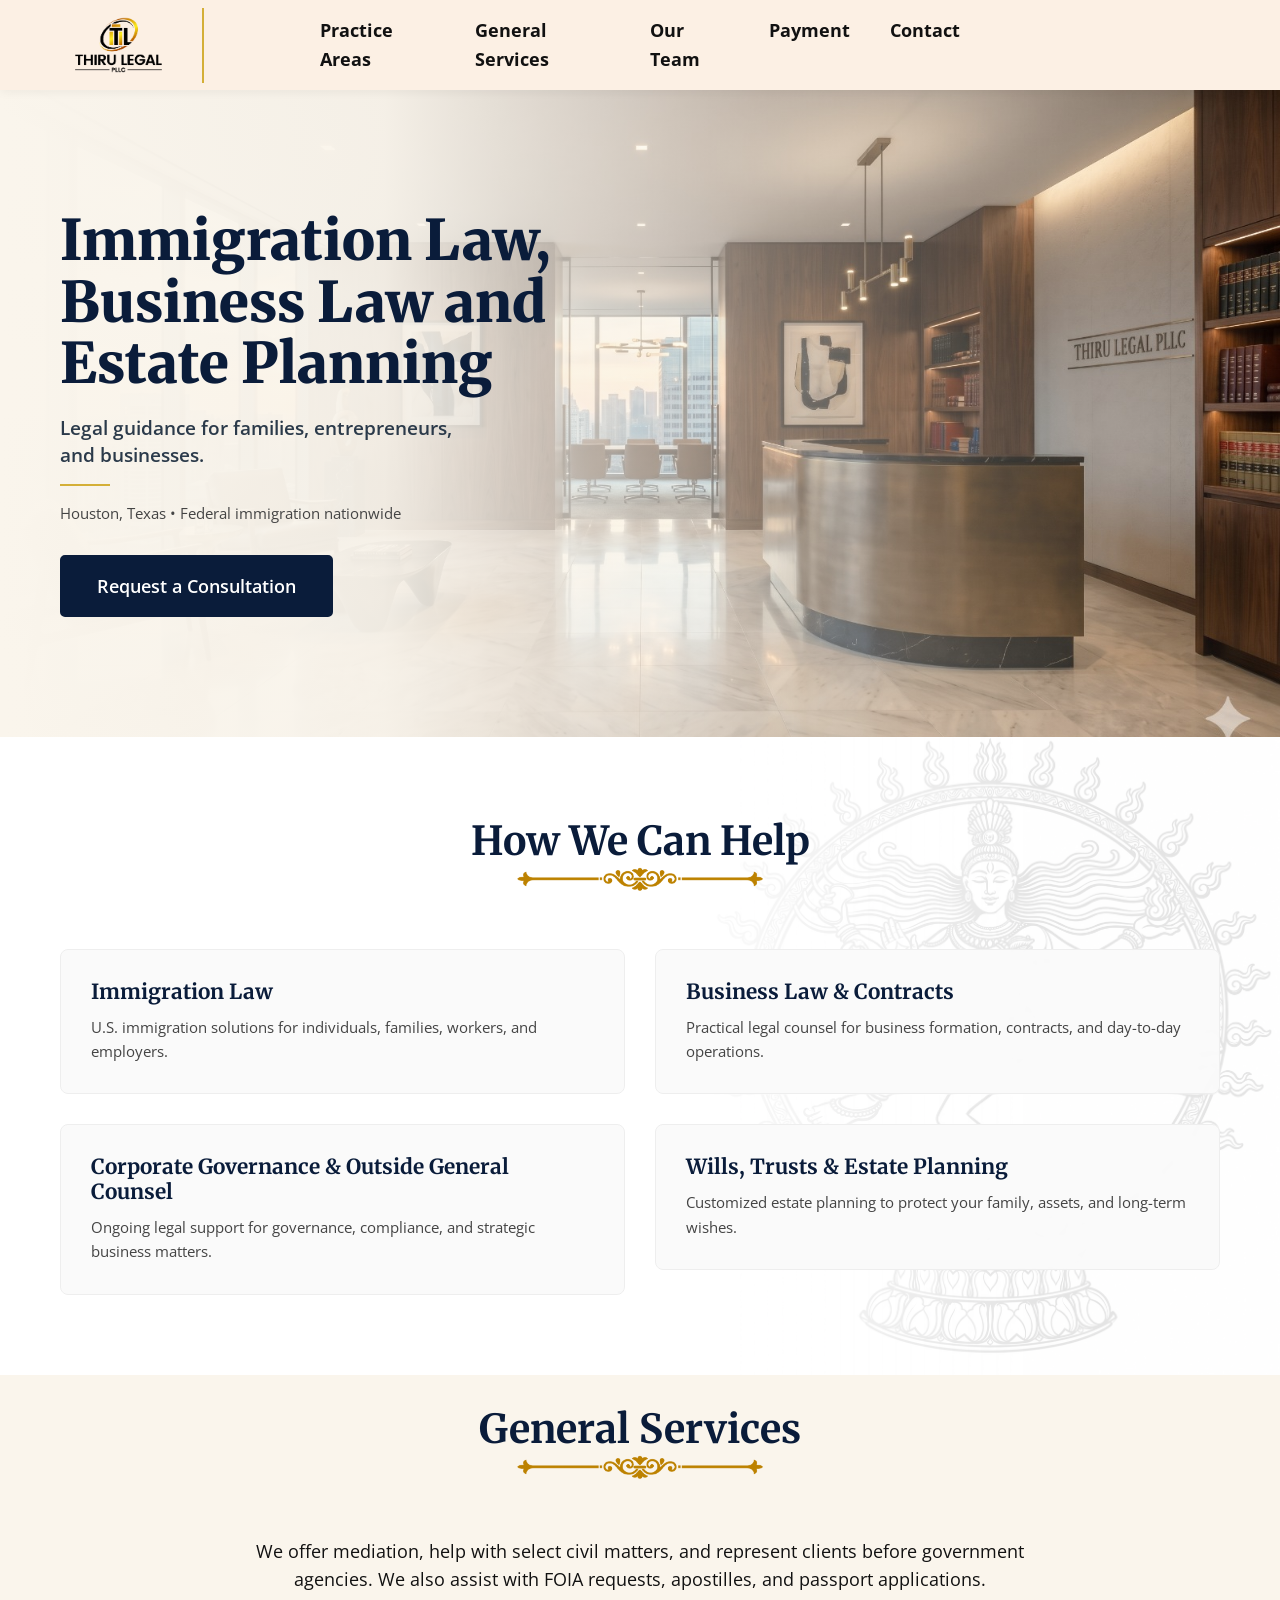
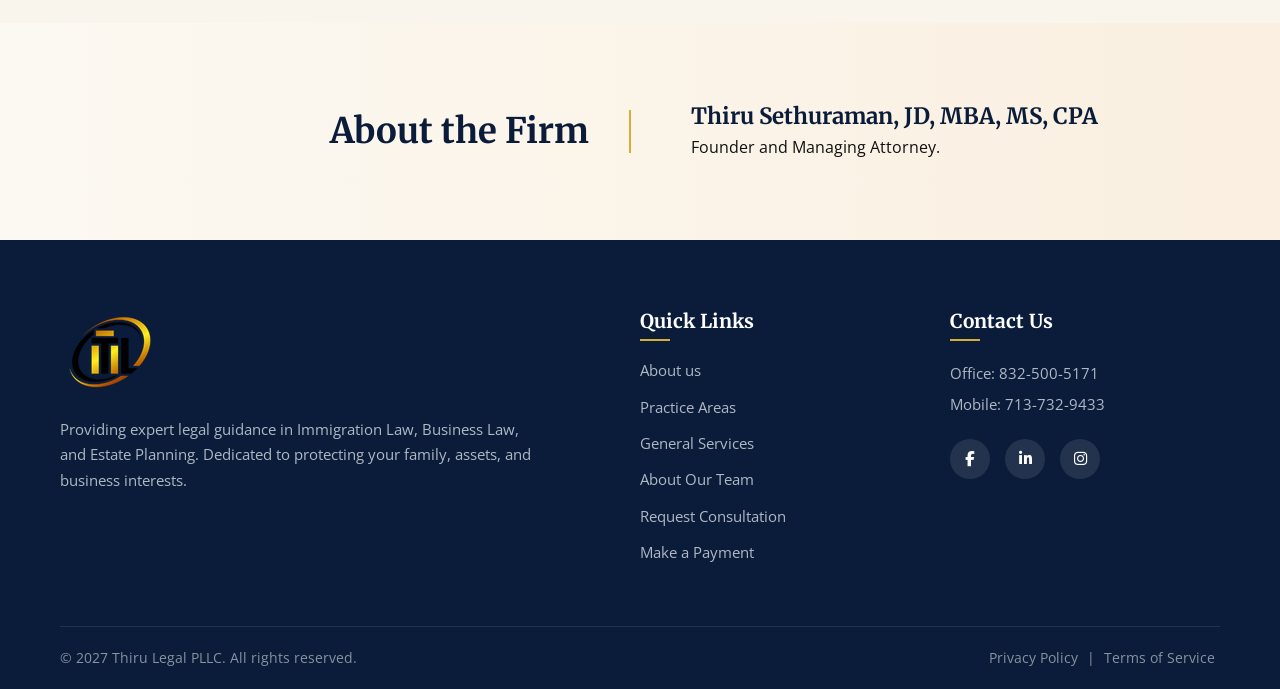
==== commit 227095ec: "last one" ====
--- a/index.html
+++ b/index.html
@@ -177,7 +177,7 @@
 
             <!-- Footer Bottom (Copyright) -->
             <div class="footer-bottom">
-                <p>&copy; 2026 Thiru Legal PLLC. All rights reserved.</p>
+                <p>&copy; 2027 Thiru Legal PLLC. All rights reserved.</p>
                 <p class="footer-legal-links">
                     <a href="#">Privacy Policy</a> | <a href="#">Terms of Service</a>
                 </p>
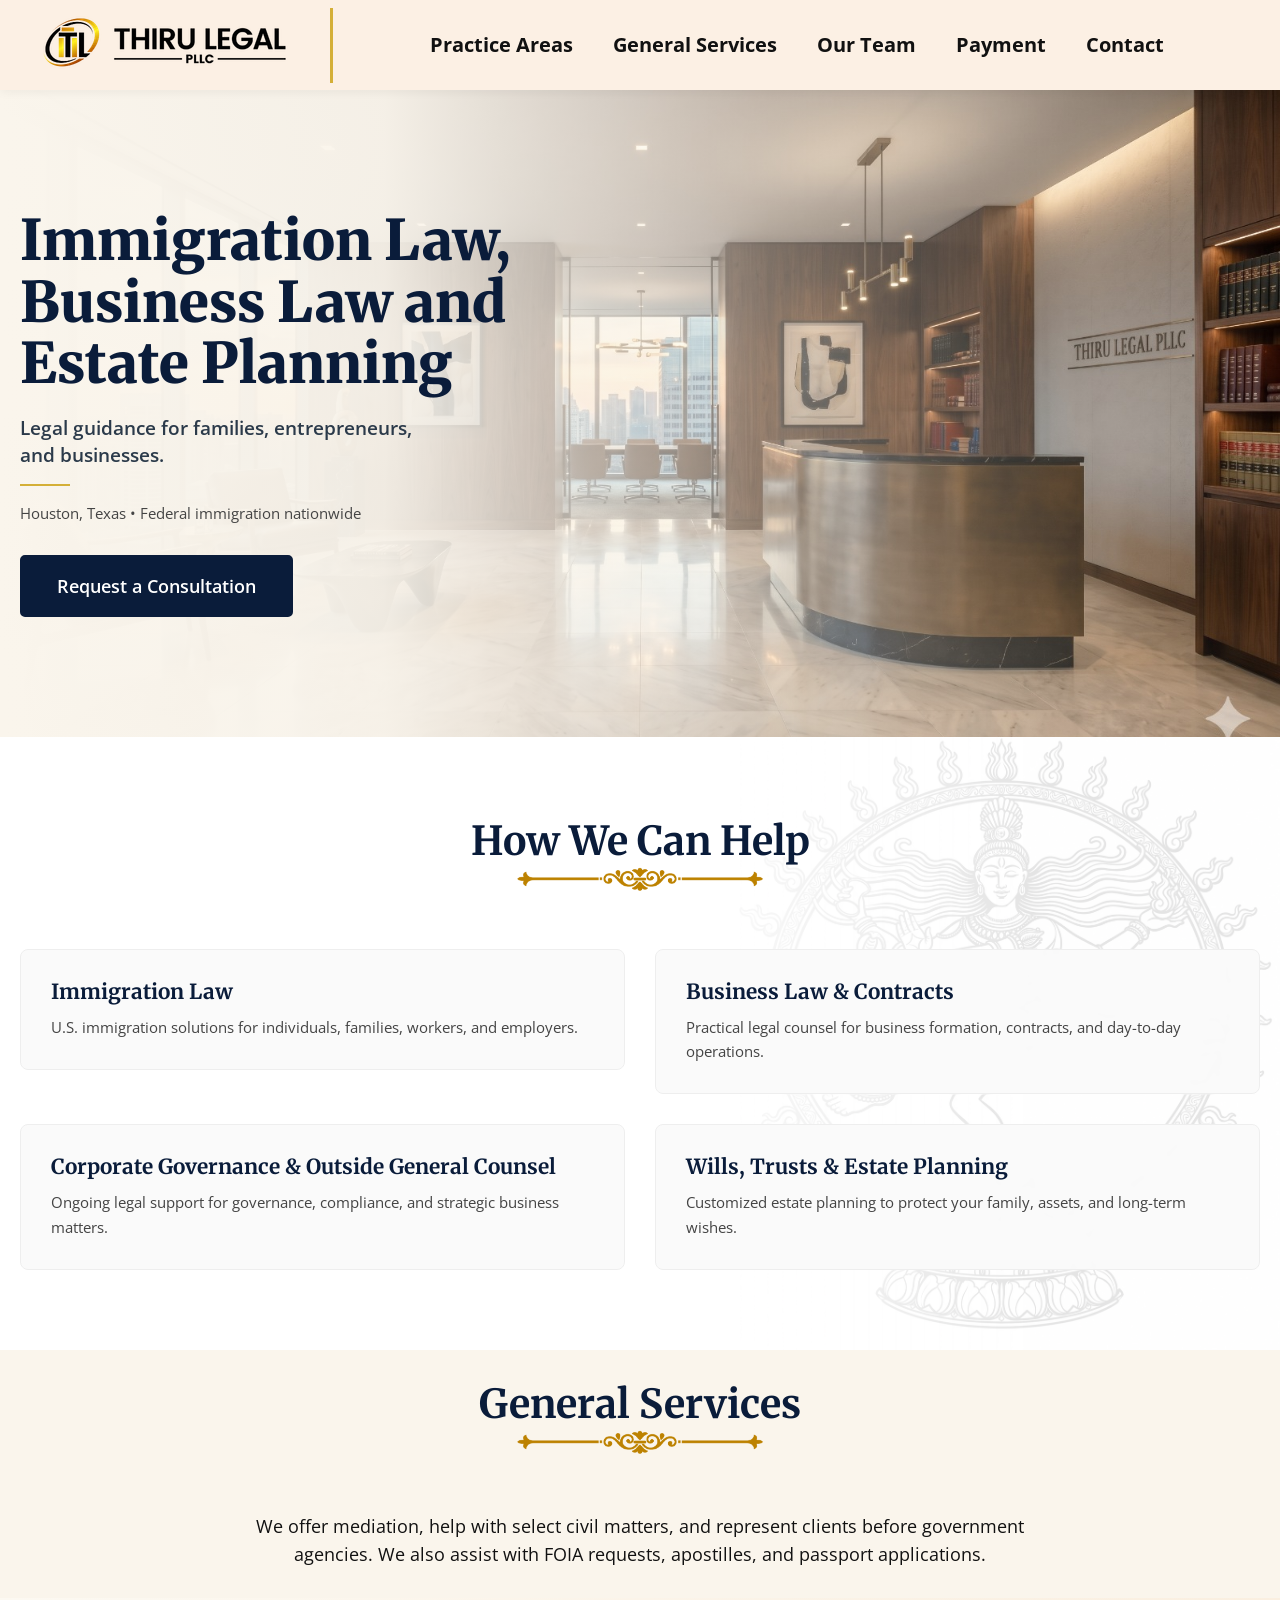
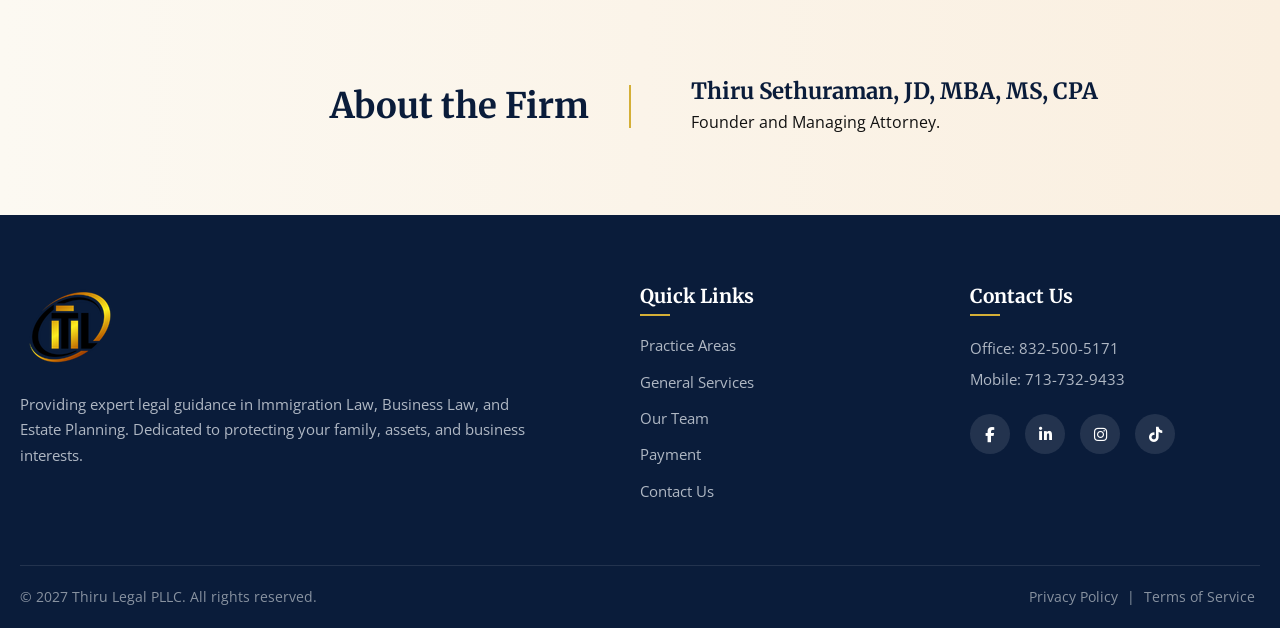
==== commit 10280938: "latest" ====
--- a/index.html
+++ b/index.html
@@ -22,6 +22,7 @@
 
             <!-- 2. Nav Links (Center) -->
             <ul class="nav-links" id="navLinks">
+                <!-- <li><a href="about.html">About the Firm</a></li> -->
                 <li><a href="index.html#practice-areas">Practice Areas</a></li>
                 <li><a href="general-services.html">General Services</a></li>
                 <li><a href="team.html">Our Team</a></li>
@@ -147,12 +148,13 @@
                 <div class="footer-col footer-links">
                     <h4>Quick Links</h4>
                     <ul>
-                        <li><a href="about.html">About us</a></li>
+                        <!-- <li><a href="about.html">About us</a></li> -->
                         <li><a href="index.html#practice-areas">Practice Areas</a></li>
                         <li><a href="general-services.html">General Services</a></li>
-                        <li><a href="team.html">About Our Team</a></li>
-                        <li><a href="contact.html">Request Consultation</a></li>
-                        <li><a href="payment.html">Make a Payment</a></li>
+                        <li><a href="team.html">Our Team</a></li>
+                        <li><a href="payment.html">Payment</a></li>
+                        <li><a href="contact.html">Contact Us</a></li>
+                        
                     </ul>
                 </div>
 
@@ -170,6 +172,9 @@
                         <a href="https://www.linkedin.com/company/thiru-legal/" aria-label="LinkedIn" target="_blank"><i class="fab fa-linkedin-in"></i></a>
                         <!-- <a href="#" aria-label="Twitter" target="_blank"><i class="fab fa-twitter"></i></a> -->
                         <a href="https://www.instagram.com/thirulegal?dmpr=aTg2dDdycHlybzVy" aria-label="Instagram" target="_blank"><i class="fab fa-instagram"></i></a>
+                        <a href="https://www.tiktok.com/@thirulegal" aria-label="TikTok" target="_blank">
+                            <i class="fab fa-tiktok"></i>
+                        </a>
                     </div>
                 </div>
 
@@ -179,7 +184,7 @@
             <div class="footer-bottom">
                 <p>&copy; 2027 Thiru Legal PLLC. All rights reserved.</p>
                 <p class="footer-legal-links">
-                    <a href="#">Privacy Policy</a> | <a href="#">Terms of Service</a>
+                    <a href="privacy-policy.html">Privacy Policy</a> | <a href="terms-of-service.html">Terms of Service</a>
                 </p>
             </div>
         </div>
--- a/style.css
+++ b/style.css
@@ -38,15 +38,15 @@
         }
 
         .container {
-            max-width: 1200px;
+            max-width: 1400px;
             margin: 0 auto;
             padding: 0 20px;
         }
 
           /* --- NAVIGATION --- */
+              /* ----- header (original) ----- */
         header {
-            /* background-color: var(--primary-light); */
-            background-color: #FCF0E4;
+            background-color: #FCF0E4;          /* var(--primary-light) */
             padding: 5px 0;
             position: sticky;
             top: 0;
@@ -54,94 +54,102 @@
             box-shadow: 0 2px 10px rgba(0,0,0,0.05);
         }
 
+        .container {
+            max-width: 1400px;    /* gives comfortable breathing room */
+            margin: 0 auto;
+            padding: 0 20px;
+            width: 100%;
+        }
+
+        /* ----- nav container – flex row, logo left, everything else right ----- */
         .nav-container {
             display: flex;
-            justify-content: space-between; /* Pushes Logo left, Actions right */
+            justify-content: space-between;   /* logo left, actions right */
             align-items: center;
-            /* position: relative; */
             min-height: 80px;
-        }
-
-        /* 1. Logo (Left) */
+            position: relative;               /* for mobile dropdown positioning */
+        }
+
+        /* ----- 1. logo (left) ----- */
         .logo-link {
             display: flex;
             align-items: center;
-            /* z-index: 10; */
-            flex: 1; /* Ensures logo container takes up space on the left */
+            flex: 0 0 auto;                  /* logo keeps natural width */
+            /* no flex:1 – we want it compact */
         }
 
         .nav-logo {
-            height: 75px; 
+            height: 75px;
             width: auto;
             object-fit: contain;
-            border-right: 2px solid var(--accent-gold); 
-            padding-right: 25px; 
-        }
-
-        /* 2. Nav Links (Center) */
+            border-right: 3px solid var(--accent-gold);
+            padding-right: 10px;
+            display: block;
+        }
+
+        /* ----- 2. nav links – take ALL remaining space, centered ----- */
         .nav-links {
             display: flex;
             gap: 40px;
             list-style: none;
-            
-            /* Keeps menu perfectly centered */
-            position: absolute;
-            left: 50%;
-            transform: translateX(-50%);
             margin: 0;
             padding: 0;
+
+            /* 🔥 KEY: fill the rest of the container after logo */
+            flex: 1 1 auto;
+            justify-content: center;          /* center the items within the remaining space */
+            align-items: center;
+            /* no absolute positioning – stays in flow */
         }
 
         .nav-links li a {
-            font-size: 18px;
+            font-size: 20px;
             font-weight: 700;
             color: var(--text-dark);
             transition: color 0.3s ease;
+            text-decoration: none;
+            white-space: nowrap;
         }
 
         .nav-links li a:hover {
             color: var(--accent-gold);
         }
 
-        /* 3. Right Side Actions btn */
+        /* ----- 3. right side actions (empty / button) ----- */
         .nav-actions {
             display: flex;
             align-items: center;
             gap: 15px;
-            z-index: 10;
-            flex: 1; /* Ensures actions container takes up space on the right */
-            justify-content: flex-end; /* Aligns items to the right */
-        }
-
-        /* The new Consultation Button */
+            flex: 0 0 auto;                  /* no stretch, just content width */
+            justify-content: flex-end;
+        }
+
+        /* optional CTA button – hidden in your snippet but we keep style */
         .nav-cta-btn {
-            background-color: var(--primary-dark);
-            color: var(--white);
-            padding: 10px 20px;
-            border-radius: 5px;
-            font-size: 0.9rem;
+            background: var(--accent-gold);
+            color: #fff;
+            padding: 10px 18px;
+            border-radius: 30px;
             font-weight: 600;
-            border: 2px solid var(--primary-dark);
-            transition: all 0.3s ease;
-            white-space: nowrap; /* Prevents text from wrapping */
-        }
-
+            text-decoration: none;
+            font-size: 0.95rem;
+            transition: background 0.2s;
+        }
         .nav-cta-btn:hover {
-            background-color: transparent;
-            color: var(--primary-dark);
+            background: #b38f42;
         }
 
         .mobile-menu-btn {
             display: none;
-            font-size: 1.5rem;
+            font-size: 1.8rem;
             cursor: pointer;
             background: none;
             border: none;
             color: var(--primary-dark);
-        }
-
-        /* --- RESPONSIVE UPDATES --- */
-        /* Hide the centered links and show mobile menu earlier to prevent crowding */
+            line-height: 1;
+        }
+
+        /* ----- responsive ----- */
         @media (max-width: 1100px) {
             .nav-links {
                 display: none;
@@ -149,13 +157,14 @@
                 position: absolute;
                 top: 100%;
                 left: 0;
-                transform: none;
                 width: 100%;
                 background-color: var(--primary-light);
                 padding: 20px 0;
                 box-shadow: 0 5px 10px rgba(0,0,0,0.1);
                 text-align: center;
                 gap: 15px;
+                flex: none;                 /* reset flex inside mobile */
+                justify-content: flex-start;
             }
 
             .nav-links.active {
@@ -165,23 +174,32 @@
             .mobile-menu-btn {
                 display: block;
             }
-            
+
             .nav-actions {
-                flex: none; /* Remove flex sizing on mobile */
+                flex: 0 0 auto;
+            }
+
+            /* on mobile the logo border can stay, but we adjust spacing */
+            .nav-logo {
+                border-right: 2px solid var(--accent-gold);
+                padding-right: 15px;
             }
         }
 
         @media (max-width: 576px) {
-            /* On very small phones, hide the nav button text or make it smaller */
             .nav-logo {
-                height: 50px; 
-                border-right: none; 
+                height: 50px;
+                border-right: none;        /* cleaner on tiny screens */
                 padding-right: 0;
             }
-            
+
             .nav-cta-btn {
                 padding: 8px 12px;
                 font-size: 0.8rem;
+            }
+
+            .nav-container {
+                min-height: 65px;
             }
         }
  /* --- HERO SECTION (UPDATED FOR FULL BACKGROUND) --- */
